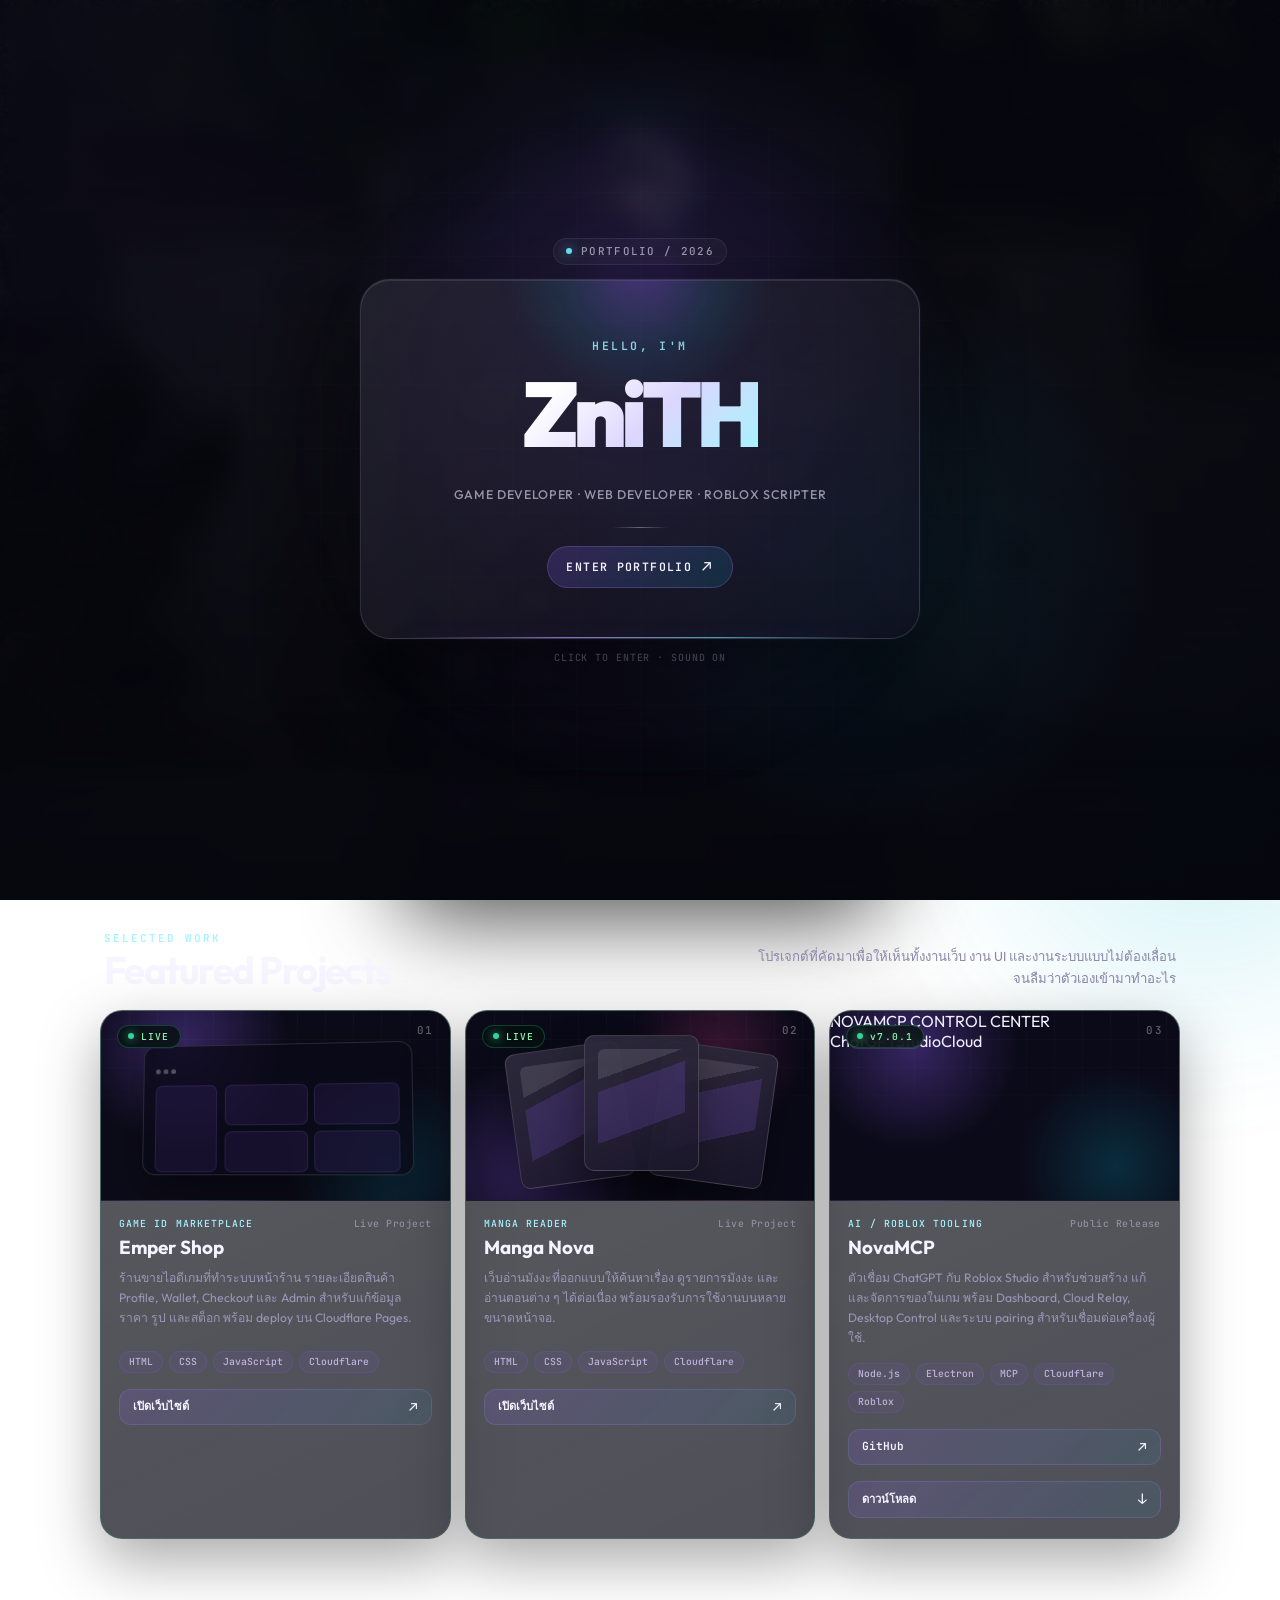
==== index.html @ 6a047485 "Update portfolio: NovaMCP" ====
<!DOCTYPE html>
<html lang="th">
<head>
  <meta charset="UTF-8">
  <meta name="viewport" content="width=device-width, initial-scale=1.0">
  <title>Znith — Profile</title>
  <meta name="description" content="โปรไฟล์ของ Znith — นักพัฒนาสายคอม ที่ทำได้ทุกอย่างที่ AI ทำได้">

  <!-- Favicon -->
  <link rel="icon" href="data:image/svg+xml,%3Csvg xmlns='http://www.w3.org/2000/svg' viewBox='0 0 100 100'%3E%3Ctext y='.9em' font-size='90'%3E%F0%9F%91%BE%3C/text%3E%3C/svg%3E">

  <!-- Open Graph / Twitter -->
  <meta property="og:type" content="website">
  <meta property="og:title" content="Znith — Profile">
  <meta property="og:description" content="นักพัฒนาสายคอม ที่ทำได้ทุกอย่างที่ AI ทำได้">
  <meta property="og:image" content="pourya-gohari-Y6qw1cZL4so-unsplash.jpg">
  <meta name="twitter:card" content="summary">
  <meta name="twitter:title" content="Znith — Profile">
  <meta name="twitter:description" content="นักพัฒนาสายคอม ที่ทำได้ทุกอย่างที่ AI ทำได้">
  <meta name="twitter:image" content="pourya-gohari-Y6qw1cZL4so-unsplash.jpg">

  <link rel="preconnect" href="https://fonts.googleapis.com">
  <link rel="preconnect" href="https://fonts.gstatic.com" crossorigin>
  <link href="https://fonts.googleapis.com/css2?family=Outfit:wght@300;400;500;600;700;900&family=JetBrains+Mono:wght@400;500&display=swap" rel="stylesheet">
  <link rel="stylesheet" href="style.css">
</head>
<body>
  <!-- Background image -->
  <img class="bg-image" id="bg-image" src="pourya-gohari-Y6qw1cZL4so-unsplash.jpg" alt="" aria-hidden="true" fetchpriority="high" decoding="async">
  <div class="bg-video-overlay"></div>

  <canvas id="particles" aria-hidden="true"></canvas>

  <!-- Ambient blobs -->
  <div class="blob blob-1"></div>
  <div class="blob blob-2"></div>
  <div class="blob blob-3"></div>

  <!-- Grid overlay -->
  <div class="grid-overlay"></div>

  <div class="card-tilt" id="card-tilt">
  <main class="profile" id="profile-card">

    <!-- Status badge -->
    <div class="status-badge">
      <span class="status-dot"></span>
      Online now
    </div>

    <!-- Avatar -->
    <div class="avatar-wrap">
      <div class="avatar-ring"></div>
      <img
        class="avatar"
        src="ea5cd0023874321878b7c3d2b66163dc.webp"
        alt="รูปโปรไฟล์ Znith"
        width="140" height="140"
        decoding="async"
      >
      <div class="avatar-glow"></div>
    </div>

    <!-- Name + typing -->
    <h1 class="name">Znith</h1>
    <p class="tagline">
      <span class="typing" id="typing-text">Game Developer & Web Developer</span><span class="cursor">|</span>
    </p>

    <!-- Live clock -->
    <div class="clock" id="clock">--:--:--</div>

    <!-- Stats row -->
    <div class="stats-row">
      <div class="stat">
        <span class="stat-num">1+</span>
        <span class="stat-label">ปีประสบการณ์</span>
      </div>
      <div class="stat-divider"></div>
      <div class="stat">
        <span class="stat-num">6</span>
        <span class="stat-label">โปรเจกต์</span>
      </div>
      <div class="stat-divider"></div>
      <div class="stat">
        <span class="stat-num">∞</span>
        <span class="stat-label">ความอยากรู้</span>
      </div>
    </div>

    <!-- Bio -->
    <div class="bio-card">
      <div class="bio-icon">👾</div>
      <p class="bio-text">
        Curious about how things work. Building web experiences, developer tools, and AI-powered software.
      </p>
    </div>

    <!-- Skills chips -->
    <div class="skills">
      <span class="chip" style="--i:0">Lua</span>
      <span class="chip" style="--i:1">HTML</span>
      <span class="chip" style="--i:2">CSS</span>
      <span class="chip" style="--i:3">JavaScript</span>
      <span class="chip" style="--i:4">Node.js</span>
    </div>

    <!-- Links -->
    <div class="links">
      <a href="mailto:emperhub@gmail.com" class="link-card" id="link-email"
         data-copy="emperhub@gmail.com" aria-label="อีเมล emperhub@gmail.com — คลิกเพื่อคัดลอก">
        <span class="link-icon-wrap email-ic">
          <svg width="20" height="20" viewBox="0 0 24 24" fill="none" stroke="currentColor" stroke-width="2" stroke-linecap="round" stroke-linejoin="round">
            <path d="M4 4h16c1.1 0 2 .9 2 2v12c0 1.1-.9 2-2 2H4c-1.1 0-2-.9-2-2V6c0-1.1.9-2 2-2z"></path>
            <polyline points="22,6 12,13 2,6"></polyline>
          </svg>
        </span>
        <span class="link-label">อีเมล</span>
        <span class="link-meta">emperhub@gmail.com</span>
        <span class="link-arrow">→</span>
      </a>
      <a href="https://github.com/Emper23" class="link-card" id="link-github" target="_blank" rel="noopener"
         aria-label="GitHub ของ Emper23 (เปิดแท็บใหม่)">
        <span class="link-icon-wrap github-ic">
          <svg width="20" height="20" viewBox="0 0 24 24" fill="currentColor">
            <path d="M12 0c-6.626 0-12 5.373-12 12 0 5.302 3.438 9.8 8.207 11.387.599.111.793-.261.793-.577v-2.234c-3.338.726-4.033-1.416-4.033-1.416-.546-1.387-1.333-1.756-1.333-1.756-1.089-.745.083-.729.083-.729 1.205.084 1.839 1.237 1.839 1.237 1.07 1.834 2.807 1.304 3.492.997.107-.775.418-1.305.762-1.604-2.665-.305-5.467-1.334-5.467-5.931 0-1.311.469-2.381 1.236-3.221-.124-.303-.535-1.524.117-3.176 0 0 1.008-.322 3.301 1.23.957-.266 1.983-.399 3.003-.404 1.02.005 2.047.138 3.006.404 2.291-1.552 3.297-1.23 3.297-1.23.653 1.653.242 2.874.118 3.176.77.84 1.235 1.911 1.235 3.221 0 4.609-2.807 5.624-5.479 5.921.43.372.823 1.102.823 2.222v3.293c0 .319.192.694.801.576 4.765-1.589 8.199-6.086 8.199-11.386 0-6.627-5.373-12-12-12z"/>
          </svg>
        </span>
        <span class="link-label">GitHub</span>
        <span class="link-meta">Emper23</span>
        <span class="link-arrow">→</span>
      </a>
      <a href="https://x.com/Sosad547" class="link-card" id="link-twitter" target="_blank" rel="noopener"
         aria-label="Twitter / X ของ @Sosad547 (เปิดแท็บใหม่)">
        <span class="link-icon-wrap twitter-ic">
          <svg width="20" height="20" viewBox="0 0 24 24" fill="currentColor">
            <path d="M18.244 2.25h3.308l-7.227 8.26 8.502 11.24H16.17l-5.214-6.817L4.99 21.75H1.68l7.73-8.835L1.254 2.25H8.08l4.713 6.231zm-1.161 17.52h1.833L7.084 4.126H5.117z"/>
          </svg>
        </span>
        <span class="link-label">Twitter / X</span>
        <span class="link-meta">@Sosad547</span>
        <span class="link-arrow">→</span>
      </a>

      <a href="https://discord.gg/CN9Cyv5EVF" class="link-card" id="link-discord" target="_blank" rel="noopener"
         aria-label="Discord เซิร์ฟเวอร์ Emper Hub (เปิดแท็บใหม่)">
        <span class="link-icon-wrap discord-ic">
          <svg width="20" height="20" viewBox="0 0 24 24" fill="currentColor">
            <path d="M20.317 4.3698a19.7913 19.7913 0 00-4.8851-1.5152.0741.0741 0 00-.0785.0371c-.211.3753-.4447.8648-.6083 1.2495-1.8447-.2762-3.68-.2762-5.4868 0-.1636-.3933-.4058-.8742-.6177-1.2495a.077.077 0 00-.0785-.037 19.7363 19.7363 0 00-4.8852 1.515.0699.0699 0 00-.0321.0277C.5334 9.0458-.319 13.5799.0992 18.0578a.0824.0824 0 00.0312.0561c2.0528 1.5076 4.0413 2.4228 5.9929 3.0294a.0777.0777 0 00.0842-.0276c.4616-.6304.8731-1.2952 1.226-1.9942a.076.076 0 00-.0416-.1057c-.6528-.2476-1.2743-.5495-1.8722-.8923a.077.077 0 01-.0076-.1277c.1258-.0943.2517-.1923.3718-.2914a.0743.0743 0 01.0776-.0105c3.9278 1.7933 8.18 1.7933 12.0614 0a.0739.0739 0 01.0785.0095c.1202.099.246.1981.3728.2924a.077.077 0 01-.0066.1276 12.2986 12.2986 0 01-1.873.8914.0766.0766 0 00-.0407.1067c.3604.698.7719 1.3628 1.225 1.9932a.076.076 0 00.0842.0286c1.961-.6067 3.9495-1.5219 6.0023-3.0294a.077.077 0 00.0313-.0552c.5004-5.177-.8382-9.6739-3.5485-13.6604a.061.061 0 00-.0312-.0286zM8.02 15.3312c-1.1825 0-2.1569-1.0857-2.1569-2.419 0-1.3332.9555-2.4189 2.157-2.4189 1.2108 0 2.1757 1.0952 2.1568 2.419 0 1.3332-.9555 2.4189-2.1569 2.4189zm7.9748 0c-1.1825 0-2.1569-1.0857-2.1569-2.419 0-1.3332.9554-2.4189 2.1569-2.4189 1.2108 0 2.1757 1.0952 2.1568 2.419 0 1.3332-.946 2.4189-2.1568 2.4189Z"/>
          </svg>
        </span>
        <span class="link-label">Discord</span>
        <span class="link-meta">Emper Hub</span>
        <span class="link-arrow">→</span>
      </a>
    </div>

    <!-- Background music (no UI) -->
    <audio id="music-audio" src="xujinhuan.mp3" preload="none" loop></audio>

    <footer>© <span id="year">2026</span> Znith · Built with <span class="heart">❤️</span></footer>
  </main>
  </div>


  <!-- Featured projects -->
  <section class="projects-section" id="projects" aria-labelledby="projects-title">
    <div class="projects-heading">
      <div>
        <span class="section-kicker">SELECTED WORK</span>
        <h2 id="projects-title">Featured Projects</h2>
      </div>
      <p>โปรเจกต์ที่คัดมาเพื่อให้เห็นทั้งงานเว็บ งาน UI และงานระบบแบบไม่ต้องเลื่อนจนลืมว่าตัวเองเข้ามาทำอะไร</p>
    </div>

    <div class="projects-grid">
      <article class="project-card project-game project-live">
        <div class="project-visual" aria-hidden="true">
          <div class="project-window">
            <span></span><span></span><span></span>
            <div class="project-window-content">
              <div class="mini-sidebar"></div>
              <div class="mini-grid"><i></i><i></i><i></i><i></i></div>
            </div>
          </div>
          <span class="project-number">01</span>
          <span class="project-live-badge"><i></i> LIVE</span>
        </div>
        <div class="project-body">
          <div class="project-topline"><span>GAME ID MARKETPLACE</span><span>Live Project</span></div>
          <h3>Emper Shop</h3>
          <p>ร้านขายไอดีเกมที่ทำระบบหน้าร้าน รายละเอียดสินค้า Profile, Wallet, Checkout และ Admin สำหรับแก้ข้อมูล ราคา รูป และสต็อก พร้อม deploy บน Cloudflare Pages.</p>
          <div class="project-stack"><span>HTML</span><span>CSS</span><span>JavaScript</span><span>Cloudflare</span></div>
          <a class="project-open" href="https://emper-shop-eor.pages.dev/" target="_blank" rel="noopener" aria-label="เปิดเว็บไซต์ Emper Shop">เปิดเว็บไซต์ <span>↗</span></a>
        </div>
      </article>

      <article class="project-card project-manga project-live">
        <div class="project-visual" aria-hidden="true">
          <div class="manga-sheet manga-sheet-one"></div>
          <div class="manga-sheet manga-sheet-two"></div>
          <div class="manga-sheet manga-sheet-three"></div>
          <span class="project-number">02</span>
          <span class="project-live-badge"><i></i> LIVE</span>
        </div>
        <div class="project-body">
          <div class="project-topline"><span>MANGA READER</span><span>Live Project</span></div>
          <h3>Manga Nova</h3>
          <p>เว็บอ่านมังงะที่ออกแบบให้ค้นหาเรื่อง ดูรายการมังงะ และอ่านตอนต่าง ๆ ได้ต่อเนื่อง พร้อมรองรับการใช้งานบนหลายขนาดหน้าจอ.</p>
          <div class="project-stack"><span>HTML</span><span>CSS</span><span>JavaScript</span><span>Cloudflare</span></div>
          <a class="project-open" href="https://d133eaf4.manga-nova-6l2.pages.dev/" target="_blank" rel="noopener" aria-label="เปิดเว็บไซต์ Manga Nova">เปิดเว็บไซต์ <span>↗</span></a>
        </div>
      </article>

      <article class="project-card project-mcp project-live">
        <div class="project-visual" aria-hidden="true">
          <div class="mcp-glow"></div>
          <div class="mcp-window">
            <div class="mcp-titlebar"><i></i><i></i><i></i><span>NOVAMCP CONTROL CENTER</span></div>
            <div class="mcp-status-row"><b></b><span>ChatGPT</span><b></b><span>Studio</span><b></b><span>Cloud</span></div>
            <div class="mcp-panels"><i></i><i></i><i></i></div>
          </div>
          <span class="project-number">03</span>
          <span class="project-live-badge"><i></i> v7.0.1</span>
        </div>
        <div class="project-body">
          <div class="project-topline"><span>AI / ROBLOX TOOLING</span><span>Public Release</span></div>
          <h3>NovaMCP</h3>
          <p>ตัวเชื่อม ChatGPT กับ Roblox Studio สำหรับช่วยสร้าง แก้ และจัดการของในเกม พร้อม Dashboard, Cloud Relay, Desktop Control และระบบ pairing สำหรับเชื่อมต่อเครื่องผู้ใช้.</p>
          <div class="project-stack"><span>Node.js</span><span>Electron</span><span>MCP</span><span>Cloudflare</span><span>Roblox</span></div>
          <div class="project-actions">
            <a class="project-open" href="https://github.com/Emper23/NovaMCP" target="_blank" rel="noopener" aria-label="เปิด GitHub NovaMCP">GitHub <span>↗</span></a>
            <a class="project-open project-download" href="https://github.com/Emper23/NovaMCP/releases/tag/v7.0.1" target="_blank" rel="noopener" aria-label="ดาวน์โหลด NovaMCP">ดาวน์โหลด <span>↓</span></a>
          </div>
        </div>
      </article>
    </div>
  </section>


  <!-- Copy toast -->
  <div class="copy-toast" id="copy-toast" role="status" aria-live="polite">คัดลอกอีเมลแล้ว ✓</div>

  <!-- Click-to-enter overlay -->
  <div class="enter-overlay" id="enter-overlay">
    <div class="enter-shell">
      <div class="enter-eyebrow"><span class="eyebrow-dot"></span>PORTFOLIO / 2026</div>
      <button class="enter-btn" id="enter-btn" aria-label="เข้าสู่โปรไฟล์ Znith และเปิดเสียงพื้นหลัง">
        <span class="enter-kicker">HELLO, I'M</span>
        <span class="enter-text">ZniTH</span>
        <span class="enter-sub">GAME DEVELOPER · WEB DEVELOPER · ROBLOX SCRIPTER</span>
        <span class="enter-divider"></span>
        <span class="enter-sub2">ENTER PORTFOLIO <span class="enter-arrow">↗</span></span>
      </button>
      <div class="enter-hint">CLICK TO ENTER · SOUND ON</div>
    </div>
  </div>
  <script>
    /* ── Reduced-motion flag ── */
    const REDUCED = window.matchMedia('(prefers-reduced-motion: reduce)').matches;
    const IS_MOBILE = window.matchMedia('(max-width: 768px)').matches;
    const HOVER_CAPABLE = window.matchMedia('(hover: hover)').matches;

    /* ── Auto year ── */
    document.getElementById('year').textContent = new Date().getFullYear();

    /* ── Typing animation ── */
    const phrases = [
      'Game Developer & Web Developer',
      'Junior Developer · Roblox Scripter',
    ];
    let pi = 0, ci = 0, deleting = false;
    const el = document.getElementById('typing-text');
    
    if (el && !REDUCED) {
      el.textContent = '';
      
      function typeLoop() {
        const word = phrases[pi];
        if (!deleting) {
          el.textContent = word.slice(0, ++ci);
          if (ci === word.length) { deleting = true; setTimeout(typeLoop, 2200); return; }
        } else {
          el.textContent = word.slice(0, --ci);
          if (ci === 0) { deleting = false; pi = (pi + 1) % phrases.length; }
        }
        setTimeout(typeLoop, deleting ? 70 : 110);
      }
      
      setTimeout(typeLoop, 500);
    }

    /* ── Live clock (Bangkok timezone) ── */
    function tick() {
      const now = new Date();
      document.getElementById('clock').textContent =
        now.toLocaleTimeString('th-TH', { hour12: false, timeZone: 'Asia/Bangkok' });
    }
    tick(); setInterval(tick, 1000);

    /* ── Particle canvas ── */
    const canvas = document.getElementById('particles');
    const ctx = canvas.getContext('2d');
    canvas.setAttribute('aria-hidden', 'true');
    let W, H, dots = [];
    function resize() { W = canvas.width = window.innerWidth; H = canvas.height = window.innerHeight; }
    resize(); window.addEventListener('resize', resize);
    function randRange(a, b) { return a + Math.random() * (b - a); }
    const DOT_COUNT = REDUCED ? 0 : (IS_MOBILE ? 28 : 70);
    for (let i = 0; i < DOT_COUNT; i++) {
      dots.push({
        x: Math.random() * window.innerWidth, y: Math.random() * window.innerHeight,
        r: randRange(0.4, 1.8),
        vx: randRange(-0.18, 0.18), vy: randRange(-0.18, 0.18),
        a: randRange(0.15, 0.6),
        hue: Math.random() > 0.5 ? '139,92,246' : '6,182,212'
      });
    }
    function draw() {
      ctx.clearRect(0, 0, W, H);
      dots.forEach(d => {
        d.x = (d.x + d.vx + W) % W;
        d.y = (d.y + d.vy + H) % H;
        ctx.beginPath();
        ctx.arc(d.x, d.y, d.r, 0, Math.PI * 2);
        ctx.fillStyle = `rgba(${d.hue},${d.a})`;
        ctx.fill();
      });
      requestAnimationFrame(draw);
    }
    if (!REDUCED) {
      draw();
    } else {
      ctx.clearRect(0, 0, W, H);
      dots.forEach(d => {
        const x = Math.random() * W, y = Math.random() * H;
        ctx.beginPath();
        ctx.arc(x, y, d.r, 0, Math.PI * 2);
        ctx.fillStyle = `rgba(${d.hue},${d.a})`;
        ctx.fill();
      });
    }

    /* ── Card entrance ── */
    const card = document.getElementById('profile-card');
    if (!REDUCED) {
      card.style.opacity = '0';
      card.style.transform = 'translateY(40px) scale(0.97)';
      setTimeout(() => {
        card.style.transition = 'opacity 0.9s cubic-bezier(.22,1,.36,1), transform 0.9s cubic-bezier(.22,1,.36,1)';
        card.style.opacity = '1';
        card.style.transform = 'translateY(0) scale(1)';
      }, 120);

      /* ── Chip stagger ── */
      document.querySelectorAll('.chip').forEach((c, i) => {
        c.style.opacity = '0';
        c.style.transform = 'translateY(10px)';
        setTimeout(() => {
          c.style.transition = 'opacity 0.4s ease, transform 0.4s ease';
          c.style.opacity = '1';
          c.style.transform = 'translateY(0)';
        }, 600 + i * 80);
      });
    }

    /* ── Background music (started from "click here" overlay) ── */
    (function () {
      const audio    = document.getElementById('music-audio');
      const overlay  = document.getElementById('enter-overlay');
      const enterBtn = document.getElementById('enter-btn');
      if (!audio || !enterBtn) return;

      audio.volume = 0;
      const enter = () => {
        const p = audio.play();
        const fadeIn = () => {
          let v = 0;
          const step = () => {
            v = Math.min(v + 0.025, 0.25);
            audio.volume = v;
            if (v < 0.25) setTimeout(step, 80);
          };
          step();
        };
        if (p && typeof p.then === 'function') {
          p.then(fadeIn).catch(() => {});
        } else {
          fadeIn();
        }
        if (overlay) overlay.classList.add('hide');
      };
      enterBtn.addEventListener('click', enter, { once: true });
    })();

    /* ── Copy email on click ── */
    (function () {
      const emailLink = document.getElementById('link-email');
      const toast = document.getElementById('copy-toast');
      if (!emailLink || !toast) return;
      let toastTimer;
      emailLink.addEventListener('click', (e) => {
        const value = emailLink.getAttribute('data-copy');
        if (!navigator.clipboard || !value) return; // fall back to mailto
        e.preventDefault();
        navigator.clipboard.writeText(value).then(() => {
          toast.classList.add('show');
          clearTimeout(toastTimer);
          toastTimer = setTimeout(() => toast.classList.remove('show'), 1800);
        }).catch(() => {
          window.location.href = 'mailto:' + value;
        });
      });
    })();

    /* ── Mouse parallax tilt (desktop, non-reduced-motion) ── */
    if (!REDUCED && HOVER_CAPABLE) {
      const tilt = document.getElementById('card-tilt');
      document.addEventListener('mousemove', e => {
        const cx = window.innerWidth / 2;
        const cy = window.innerHeight / 2;
        const dx = (e.clientX - cx) / cx;
        const dy = (e.clientY - cy) / cy;
        tilt.style.transform = `perspective(900px) rotateY(${dx * 4}deg) rotateX(${-dy * 4}deg)`;
      });
      document.addEventListener('mouseleave', () => {
        tilt.style.transform = 'perspective(900px) rotateY(0) rotateX(0)';
      });
    }
  </script>
</body>
</html>
---- style.css ----
/* ═══════════════════════════════════════
   Znith Profile — Premium Dark Design v2
   ═══════════════════════════════════════ */

*, *::before, *::after {
  margin: 0;
  padding: 0;
  box-sizing: border-box;
}

:root {
  --bg:       #07070f;
  --surface:  rgba(255,255,255,0.04);
  --border:   rgba(255,255,255,0.08);
  --text:     #f0eeff;
  --muted:    #8b85a8;
  --accent1:  #8b5cf6;
  --accent2:  #06b6d4;
  --accent3:  #ec4899;
  --glow:     rgba(139,92,246,0.35);
}

/* ── Base ── */
html { scroll-behavior: smooth; }

body {
  font-family: 'Outfit', sans-serif;
  background: transparent;
  color: var(--text);
  min-height: 100vh;
  width: 100%;
  display: flex;
  flex-direction: column;
  align-items: center;
  justify-content: flex-start;
  padding: 64px 24px 24px;
  overflow-x: hidden;
  overflow-y: auto;
}

/* ── Grid overlay ── */
.grid-overlay {
  position: fixed;
  inset: 0;
  z-index: 0;
  pointer-events: none;
  background-image:
    linear-gradient(rgba(139,92,246,0.04) 1px, transparent 1px),
    linear-gradient(90deg, rgba(139,92,246,0.04) 1px, transparent 1px);
  background-size: 48px 48px;
  mask-image: radial-gradient(ellipse 80% 80% at 50% 50%, black 40%, transparent 100%);
}

/* ── Particle canvas ── */
#particles {
  position: fixed;
  inset: 0;
  z-index: 0;
  pointer-events: none;
}

/* ── Ambient blobs ── */
.blob {
  position: fixed;
  border-radius: 50%;
  filter: blur(90px);
  opacity: 0.15;
  pointer-events: none;
  z-index: 0;
  animation: floatBlob 14s ease-in-out infinite alternate;
}
.blob-1 { width:480px; height:480px; background:var(--accent1); top:-130px; left:-140px; animation-duration:14s; }
.blob-2 { width:380px; height:380px; background:var(--accent2); bottom:-90px; right:-110px; animation-duration:11s; animation-delay:-4s; }
.blob-3 { width:260px; height:260px; background:var(--accent3); top:55%; left:62%; animation-duration:17s; animation-delay:-8s; }

@keyframes floatBlob {
  from { transform: translate(0,0) scale(1); }
  to   { transform: translate(45px,45px) scale(1.14); }
}

/* ── Profile card ── */
.profile {
  position: relative;
  z-index: 1;
  width: clamp(300px, 60vw, 480px);
  margin: 0 auto;
  text-align: center;
  background:
    linear-gradient(180deg, rgba(10,10,22,0.6), rgba(7,7,15,0.7)),
    var(--surface);
  border: 1px solid var(--border);
  border-radius: 32px;
  padding: 32px 30px 24px;
  backdrop-filter: blur(28px) saturate(140%);
  -webkit-backdrop-filter: blur(28px) saturate(140%);
  box-shadow:
    0 0 0 1px rgba(139,92,246,0.12),
    0 32px 80px rgba(0,0,0,0.65),
    inset 0 1px 0 rgba(255,255,255,0.07),
    inset 0 -1px 0 rgba(0,0,0,0.2);
  will-change: transform;
}

/* corner accents */
.profile::before, .profile::after {
  content: '';
  position: absolute;
  width: 60px; height: 60px;
  border-radius: 2px;
  pointer-events: none;
}
.profile::before {
  top: -1px; left: -1px;
  border-top: 2px solid var(--accent1);
  border-left: 2px solid var(--accent1);
  border-radius: 32px 0 0 0;
}
.profile::after {
  bottom: -1px; right: -1px;
  border-bottom: 2px solid var(--accent2);
  border-right: 2px solid var(--accent2);
  border-radius: 0 0 32px 0;
}

/* ── Status badge ── */
.status-badge {
  display: flex;
  width: fit-content;
  align-items: center;
  gap: 6px;
  background: rgba(16,185,129,0.1);
  border: 1px solid rgba(16,185,129,0.22);
  color: #34d399;
  font-size: 0.7rem;
  font-weight: 600;
  letter-spacing: 0.08em;
  text-transform: uppercase;
  padding: 4px 13px;
  border-radius: 100px;
  margin: 0 auto 16px;
}
.status-dot {
  width: 7px; height: 7px;
  background: #34d399;
  border-radius: 50%;
  box-shadow: 0 0 8px #34d399;
  animation: pulse 2.2s ease-in-out infinite;
}
@keyframes pulse {
  0%,100% { opacity:1; transform:scale(1); }
  50%      { opacity:0.45; transform:scale(0.7); }
}

/* ── Avatar ── */
.avatar-wrap {
  position: relative;
  display: inline-block;
  margin: 0 auto 16px;
}
.avatar-ring {
  position: absolute;
  inset: -6px;
  border-radius: 50%;
  background: conic-gradient(
    var(--accent1) 0deg,
    var(--accent2) 120deg,
    var(--accent3) 240deg,
    var(--accent1) 360deg
  );
  animation: spinRing 5s linear infinite;
  z-index: 0;
}
.avatar-ring::after {
  content: '';
  position: absolute;
  inset: 3px;
  border-radius: 50%;
  background: var(--bg);
}
@keyframes spinRing { to { transform: rotate(360deg); } }

.avatar {
  position: relative;
  z-index: 1;
  width: 96px; height: 96px;
  border-radius: 50%;
  object-fit: cover;
  display: block;
  box-shadow: 0 0 36px var(--glow);
}
.avatar-glow {
  position: absolute;
  inset: -20px;
  border-radius: 50%;
  background: radial-gradient(circle, rgba(139,92,246,0.25) 0%, transparent 70%);
  z-index: 0;
  pointer-events: none;
}

/* ── Name ── */
.name {
  font-size: 2.2rem;
  font-weight: 800;
  letter-spacing: -0.04em;
  background: linear-gradient(135deg, #fff 20%, var(--accent1) 60%, var(--accent2));
  -webkit-background-clip: text;
  -webkit-text-fill-color: transparent;
  background-clip: text;
  margin-bottom: 6px;
  line-height: 1.1;
}

/* ── Tagline / typing ── */
.tagline {
  color: var(--muted);
  font-size: 0.82rem;
  font-weight: 400;
  letter-spacing: 0.03em;
  margin-bottom: 6px;
  min-height: 1.4em;
  display: flex;
  align-items: center;
  justify-content: center;
}
.typing { 
  color: #c4b5fd; 
  font-weight: 500; 
  min-width: 1px;
  display: inline-block;
}
.cursor {
  color: var(--accent1);
  animation: blink 1s step-end infinite;
  font-weight: 300;
  margin-left: 2px;
}
@keyframes blink { 0%,100%{opacity:1} 50%{opacity:0} }

/* ── Clock ── */
.clock {
  font-family: 'JetBrains Mono', monospace;
  font-size: 0.75rem;
  font-weight: 500;
  color: var(--accent1);
  letter-spacing: 0.12em;
  margin-bottom: 16px;
  opacity: 0.75;
  background: rgba(139,92,246,0.08);
  border: 1px solid rgba(139,92,246,0.15);
  padding: 3px 12px;
  border-radius: 100px;
  display: inline-block;
}

/* ── Stats row ── */
.stats-row {
  display: flex;
  align-items: center;
  justify-content: center;
  gap: 0;
  margin-bottom: 16px;
  background: rgba(255,255,255,0.03);
  border: 1px solid var(--border);
  border-radius: 14px;
  padding: 12px 0;
  overflow: hidden;
}
.stat {
  flex: 1;
  display: flex;
  flex-direction: column;
  align-items: center;
  gap: 2px;
}
.stat-num {
  font-size: 1.3rem;
  font-weight: 700;
  background: linear-gradient(135deg, var(--accent1), var(--accent2));
  -webkit-background-clip: text;
  -webkit-text-fill-color: transparent;
  background-clip: text;
  line-height: 1;
}
.stat-label {
  font-size: 0.65rem;
  color: var(--muted);
  font-weight: 500;
  letter-spacing: 0.04em;
}
.stat-divider {
  width: 1px;
  height: 32px;
  background: var(--border);
}

/* ── Bio card ── */
.bio-card {
  display: flex;
  gap: 10px;
  align-items: flex-start;
  background: rgba(255,255,255,0.03);
  border: 1px solid var(--border);
  border-radius: 14px;
  padding: 13px 16px;
  text-align: left;
  margin-bottom: 14px;
  transition: border-color 0.2s ease;
}
.bio-card:hover { border-color: rgba(139,92,246,0.25); }
.bio-icon { font-size: 1.25rem; flex-shrink: 0; margin-top: 1px; }
.bio-text {
  color: #c4bede;
  font-size: 0.8rem;
  line-height: 1.65;
}
.bio-text strong { color: #fff; }
.tag {
  display: inline-block;
  background: rgba(139,92,246,0.18);
  border: 1px solid rgba(139,92,246,0.3);
  color: #c4b5fd;
  font-size: 0.72rem;
  padding: 1px 8px;
  border-radius: 6px;
  font-weight: 600;
}

/* ── Skills chips ── */
.skills {
  display: flex;
  flex-wrap: wrap;
  gap: 7px;
  justify-content: center;
  margin-bottom: 16px;
}
.chip {
  background: rgba(139,92,246,0.09);
  border: 1px solid rgba(139,92,246,0.18);
  color: #c4b5fd;
  font-size: 0.7rem;
  font-weight: 600;
  padding: 4px 12px;
  border-radius: 100px;
  transition: all 0.22s ease;
  cursor: default;
  letter-spacing: 0.02em;
}
.chip:hover {
  background: rgba(139,92,246,0.22);
  border-color: rgba(139,92,246,0.5);
  color: #ede9fe;
  transform: translateY(-3px);
  box-shadow: 0 6px 16px rgba(139,92,246,0.28);
}

/* ── Links ── */
.links {
  display: flex;
  flex-direction: column;
  gap: 8px;
  margin-bottom: 18px;
}
.link-card {
  display: grid;
  grid-template-columns: 34px 88px 1fr auto;
  align-items: center;
  gap: 13px;
  padding: 11px 16px;
  border-radius: 13px;
  text-decoration: none;
  color: var(--text);
  background: rgba(255,255,255,0.03);
  border: 1px solid var(--border);
  font-weight: 500;
  font-size: 0.85rem;
  transition: all 0.24s cubic-bezier(.22,1,.36,1);
  position: relative;
  overflow: hidden;
}
.link-card::before {
  content: '';
  position: absolute;
  inset: 0;
  background: linear-gradient(90deg, var(--accent1), var(--accent2));
  opacity: 0;
  transition: opacity 0.24s ease;
}
.link-card:hover::before { opacity: 0.07; }
.link-card:hover {
  border-color: rgba(139,92,246,0.38);
  transform: translateY(-3px) scale(1.015);
  box-shadow: 0 14px 36px rgba(0,0,0,0.32), 0 0 0 1px rgba(139,92,246,0.22);
}

.link-icon-wrap {
  width: 34px; height: 34px;
  border-radius: 9px;
  display: flex;
  align-items: center;
  justify-content: center;
  font-size: 1rem;
  position: relative;
  z-index: 1;
  font-family: 'Outfit', sans-serif;
  font-weight: 700;
}
.email-ic    { background: rgba(236,72,153,0.15); border:1px solid rgba(236,72,153,0.25); }
.email-ic svg { color: #ec4899; }
.github-ic   { background: rgba(255,255,255,0.07); border:1px solid rgba(255,255,255,0.12); }
.github-ic svg { color: #fff; }
.twitter-ic  { background: rgba(6,182,212,0.12);   border:1px solid rgba(6,182,212,0.22); }
.twitter-ic svg { color: #06b6d4; }
.discord-ic  { background: rgba(88,101,242,0.15);  border:1px solid rgba(88,101,242,0.3); }
.discord-ic svg { color: #8b5cf6; }

.link-card:hover .link-icon-wrap svg {
  color: #fff;
}

.link-label {
  position: relative;
  z-index: 1;
  font-weight: 600;
}
.link-meta {
  font-size: 0.72rem;
  color: var(--muted);
  position: relative;
  z-index: 1;
  font-family: 'JetBrains Mono', monospace;
  text-align: left;
  white-space: nowrap;
  overflow: hidden;
  text-overflow: ellipsis;
  max-width: 100%;
}
.link-arrow {
  color: var(--muted);
  font-size: 1rem;
  transition: transform 0.2s ease, color 0.2s ease;
  position: relative;
  z-index: 1;
}
.link-card:hover .link-arrow {
  transform: translateX(5px);
  color: var(--accent1);
}

/* ── Footer ── */
footer {
  color: var(--muted);
  font-size: 0.73rem;
  letter-spacing: 0.04em;
}
.heart {
  display: inline-block;
  animation: heartbeat 1.6s ease-in-out infinite;
}
@keyframes heartbeat {
  0%,100% { transform: scale(1); }
  14%      { transform: scale(1.25); }
  28%      { transform: scale(1); }
  42%      { transform: scale(1.18); }
  70%      { transform: scale(1); }
}

/* ── Intro / overlay / utility styles ── */
/* ── Background image ── */
.bg-image{
  position:fixed; inset:0; z-index:-2;
  width:100%; height:100%;
  object-fit:cover;
  pointer-events:none;
}
.bg-video-overlay{
  position:fixed; inset:0; z-index:-1;
  pointer-events:none;
  background:
    radial-gradient(circle at 50% 40%, rgba(7,7,15,.45), rgba(7,7,15,.78));
}
/* parallax wrapper — keeps card entrance transform separate */
.card-tilt{
  transition:transform .4s ease;
  will-change:transform;
}
.enter-overlay{
  position:fixed; inset:0; z-index:9999;
  display:flex; align-items:center; justify-content:center;
  padding:24px;
  background:
    radial-gradient(circle at 50% 35%, rgba(92,63,180,.18), transparent 34%),
    radial-gradient(circle at 68% 62%, rgba(6,182,212,.10), transparent 28%),
    linear-gradient(180deg, rgba(5,5,14,.82), rgba(5,5,12,.96));
  backdrop-filter:blur(14px) saturate(115%);
  -webkit-backdrop-filter:blur(14px) saturate(115%);
  transition:opacity .75s cubic-bezier(.22,1,.36,1), visibility .75s ease;
  isolation:isolate;
  pointer-events:auto;
  overflow:hidden;
}
.enter-overlay::before{
  content:"";
  position:absolute; inset:0;
  background-image:
    linear-gradient(rgba(255,255,255,.018) 1px, transparent 1px),
    linear-gradient(90deg, rgba(255,255,255,.018) 1px, transparent 1px);
  background-size:64px 64px;
  mask-image:radial-gradient(circle at 50% 50%, #000 15%, transparent 72%);
  -webkit-mask-image:radial-gradient(circle at 50% 50%, #000 15%, transparent 72%);
  pointer-events:none;
}
.enter-overlay::after{
  content:"";
  position:absolute;
  width:min(58vw,760px); aspect-ratio:1;
  border-radius:50%;
  background:radial-gradient(circle, rgba(139,92,246,.12), transparent 65%);
  filter:blur(20px);
  animation:introAura 8s ease-in-out infinite alternate;
  pointer-events:none;
}
.enter-overlay.hide{ opacity:0; visibility:hidden; pointer-events:none; }

.enter-shell{
  position:relative;
  z-index:2;
  width:min(100%,560px);
  display:flex;
  flex-direction:column;
  align-items:center;
  gap:14px;
  animation:introRise .9s cubic-bezier(.22,1,.36,1) both;
}
.enter-eyebrow{
  display:inline-flex;
  align-items:center;
  gap:9px;
  padding:7px 12px;
  border:1px solid rgba(255,255,255,.08);
  border-radius:999px;
  background:rgba(255,255,255,.035);
  color:rgba(235,232,255,.64);
  font:500 .68rem/1 'JetBrains Mono',monospace;
  letter-spacing:.12em;
  text-transform:uppercase;
}
.eyebrow-dot{
  width:6px; height:6px;
  border-radius:50%;
  background:#67e8f9;
  box-shadow:0 0 12px rgba(103,232,249,.75);
}
.enter-btn{
  position:relative;
  width:100%;
  min-height:360px;
  cursor:pointer;
  overflow:hidden;
  display:flex;
  flex-direction:column;
  align-items:center;
  justify-content:center;
  gap:12px;
  padding:48px 44px 38px;
  border-radius:30px;
  color:#fff;
  font-family:'Outfit',sans-serif;
  background:
    linear-gradient(145deg, rgba(255,255,255,.085), rgba(255,255,255,.018)),
    rgba(11,10,26,.56);
  border:1px solid rgba(255,255,255,.12);
  box-shadow:
    0 30px 90px rgba(0,0,0,.52),
    0 0 0 1px rgba(139,92,246,.06),
    inset 0 1px 0 rgba(255,255,255,.10);
  backdrop-filter:blur(28px) saturate(135%);
  -webkit-backdrop-filter:blur(28px) saturate(135%);
  transition:transform .35s cubic-bezier(.22,1,.36,1), border-color .35s ease, box-shadow .35s ease, background .35s ease;
}
.enter-btn::before{
  content:"";
  position:absolute;
  width:270px; height:270px;
  top:-145px; left:50%;
  transform:translateX(-50%);
  border-radius:50%;
  background:radial-gradient(circle, rgba(139,92,246,.32), rgba(6,182,212,.10) 42%, transparent 70%);
  filter:blur(8px);
  transition:transform .5s ease, opacity .5s ease;
  pointer-events:none;
}
.enter-btn::after{
  content:"";
  position:absolute;
  left:9%; right:9%; bottom:0;
  height:1px;
  background:linear-gradient(90deg, transparent, rgba(167,139,250,.75), rgba(103,232,249,.65), transparent);
  box-shadow:0 0 18px rgba(139,92,246,.35);
}
.enter-btn:hover{
  transform:translateY(-5px) scale(1.008);
  border-color:rgba(167,139,250,.30);
  background:
    linear-gradient(145deg, rgba(255,255,255,.105), rgba(255,255,255,.024)),
    rgba(11,10,26,.62);
  box-shadow:
    0 38px 110px rgba(0,0,0,.60),
    0 0 45px rgba(139,92,246,.12),
    inset 0 1px 0 rgba(255,255,255,.12);
}
.enter-btn:hover::before{ transform:translateX(-50%) scale(1.12); opacity:.95; }
.enter-btn:active{ transform:translateY(-1px) scale(.997); }
.enter-btn:focus-visible{
  outline:2px solid rgba(103,232,249,.9);
  outline-offset:6px;
}
.enter-kicker{
  position:relative; z-index:1;
  color:#a5f3fc;
  font:600 .72rem/1 'JetBrains Mono',monospace;
  letter-spacing:.22em;
  text-transform:uppercase;
  opacity:.84;
  margin-bottom:6px;
}
.enter-text{
  position:relative; z-index:1;
  font-size:clamp(3.3rem,10vw,5.7rem);
  line-height:.9;
  font-weight:900;
  letter-spacing:-.065em;
  background:linear-gradient(135deg,#fff 15%,#ddd6fe 55%,#a5f3fc 100%);
  -webkit-background-clip:text;
  -webkit-text-fill-color:transparent;
  background-clip:text;
  text-shadow:none;
  margin:4px 0 8px;
}
.enter-sub{
  position:relative; z-index:1;
  max-width:390px;
  margin-top:8px;
  color:rgba(228,224,247,.62);
  font-size:.78rem;
  font-weight:500;
  letter-spacing:.055em;
  line-height:1.7;
}
.enter-divider{
  position:relative; z-index:1;
  width:56px; height:1px;
  margin:10px 0 6px;
  background:linear-gradient(90deg,transparent,rgba(255,255,255,.34),transparent);
}
.enter-sub2{
  position:relative; z-index:1;
  display:inline-flex;
  align-items:center;
  gap:10px;
  padding:12px 18px;
  border-radius:999px;
  background:linear-gradient(135deg, rgba(139,92,246,.22), rgba(6,182,212,.14));
  border:1px solid rgba(167,139,250,.24);
  color:#f5f3ff;
  font:600 .72rem/1 'JetBrains Mono',monospace;
  letter-spacing:.12em;
  transition:gap .25s ease, background .25s ease, border-color .25s ease;
}
.enter-btn:hover .enter-sub2{
  gap:14px;
  background:linear-gradient(135deg, rgba(139,92,246,.30), rgba(6,182,212,.20));
  border-color:rgba(167,139,250,.40);
}
.enter-arrow{ font-size:1rem; line-height:1; }
.enter-hint{
  color:rgba(221,216,244,.38);
  font:500 .62rem/1 'JetBrains Mono',monospace;
  letter-spacing:.09em;
}
.enter-ring,.enter-ring-inner,.site-logo{ display:none; }

@keyframes introRise{
  from{ opacity:0; transform:translateY(22px) scale(.985); }
  to{ opacity:1; transform:translateY(0) scale(1); }
}
@keyframes introAura{
  from{ transform:translate3d(-5%,-2%,0) scale(.95); opacity:.55; }
  to{ transform:translate3d(6%,4%,0) scale(1.08); opacity:.9; }
}
@media (max-width:600px){
  .enter-overlay{ padding:18px; }
  .enter-shell{ gap:11px; }
  .enter-btn{ min-height:330px; padding:42px 22px 32px; border-radius:24px; }
  .enter-text{ font-size:clamp(3.1rem,18vw,4.8rem); }
  .enter-sub{ max-width:290px; font-size:.72rem; }
  .enter-eyebrow{ font-size:.61rem; }
}
/* copy-to-clipboard toast */
.copy-toast{
  position:fixed; left:50%; bottom:28px; transform:translateX(-50%) translateY(20px);
  z-index:10000; padding:.6rem 1.1rem; border-radius:999px;
  background:rgba(20,16,40,.92); color:#fff;
  font-family:'Outfit',sans-serif; font-size:.85rem;
  box-shadow:0 8px 30px rgba(139,92,246,.35);
  border:1px solid rgba(167,139,250,.4);
  opacity:0; pointer-events:none;
  transition:opacity .3s ease, transform .3s ease;
}
.copy-toast.show{ opacity:1; transform:translateX(-50%) translateY(0); }

/* ── Accessibility: respect reduced motion ── */
@media (prefers-reduced-motion: reduce){
  *,*::before,*::after{
    animation-duration:.001ms !important;
    animation-iteration-count:1 !important;
    transition-duration:.001ms !important;
    scroll-behavior:auto !important;
  }
  .card-tilt{ transform:none !important; }
}

/* ── Visual polish (kept before responsive rules so mobile can override safely) ── */
.profile{box-shadow:0 30px 90px rgba(0,0,0,.7),0 0 0 1px rgba(155,124,255,.12),inset 0 1px 0 rgba(255,255,255,.1);border-color:rgba(255,255,255,.12);background:linear-gradient(145deg,rgba(255,255,255,.07),rgba(255,255,255,.018)),rgba(10,10,22,.62)}
.name{font-size:2.5rem;text-shadow:0 8px 32px rgba(139,92,246,.18)}
.link-card{min-height:58px;border-radius:15px;background:rgba(255,255,255,.028);box-shadow:inset 0 1px 0 rgba(255,255,255,.03)}
.link-card:hover{transform:translateY(-2px) scale(1.008)}
.bio-card{background:linear-gradient(135deg,rgba(139,92,246,.08),rgba(6,182,212,.025))}
.avatar{box-shadow:0 0 42px rgba(139,92,246,.35),0 0 0 5px rgba(8,8,18,.65)}


/* ── Featured projects ── */
.projects-section{
  position:relative;
  z-index:1;
  width:min(1080px,calc(100% - 48px));
  margin:46px auto 64px;
}
.projects-heading{
  display:flex;
  align-items:flex-end;
  justify-content:space-between;
  gap:36px;
  margin-bottom:20px;
  padding:0 4px;
}
.section-kicker{
  display:block;
  margin-bottom:7px;
  color:#a5f3fc;
  font:600 .68rem/1 'JetBrains Mono',monospace;
  letter-spacing:.18em;
}
.projects-heading h2{
  margin:0;
  color:#f7f5ff;
  font-size:clamp(1.7rem,4vw,2.4rem);
  line-height:1;
  letter-spacing:-.04em;
}
.projects-heading p{
  width:min(430px,100%);
  margin:0;
  color:var(--muted);
  font-size:.82rem;
  line-height:1.7;
  text-align:right;
}
.projects-grid{
  display:grid;
  grid-template-columns:repeat(3,minmax(0,1fr));
  gap:14px;
}
.project-card{
  min-width:0;
  overflow:hidden;
  border:1px solid rgba(255,255,255,.09);
  border-radius:22px;
  background:linear-gradient(155deg,rgba(255,255,255,.065),rgba(255,255,255,.018)),rgba(8,8,18,.72);
  box-shadow:0 22px 60px rgba(0,0,0,.34),inset 0 1px 0 rgba(255,255,255,.05);
  backdrop-filter:blur(22px);
  -webkit-backdrop-filter:blur(22px);
  transition:transform .28s cubic-bezier(.22,1,.36,1),border-color .28s ease,box-shadow .28s ease;
}
.project-card:hover{
  transform:translateY(-6px);
  border-color:rgba(167,139,250,.28);
  box-shadow:0 30px 74px rgba(0,0,0,.46),0 0 0 1px rgba(139,92,246,.08),inset 0 1px 0 rgba(255,255,255,.08);
}
.project-visual{
  position:relative;
  height:190px;
  overflow:hidden;
  border-bottom:1px solid rgba(255,255,255,.07);
  background:radial-gradient(circle at 24% 18%,rgba(139,92,246,.34),transparent 34%),radial-gradient(circle at 82% 82%,rgba(6,182,212,.2),transparent 30%),#0b0a18;
}
.project-visual::after{
  content:"";
  position:absolute;
  inset:0;
  background-image:linear-gradient(rgba(255,255,255,.025) 1px,transparent 1px),linear-gradient(90deg,rgba(255,255,255,.025) 1px,transparent 1px);
  background-size:28px 28px;
  mask-image:linear-gradient(to bottom,#000,transparent 90%);
  pointer-events:none;
}
.project-number{
  position:absolute;
  z-index:4;
  right:16px;
  top:14px;
  color:rgba(255,255,255,.34);
  font:500 .68rem/1 'JetBrains Mono',monospace;
  letter-spacing:.12em;
}
.project-window{
  position:absolute;
  z-index:2;
  width:78%;
  height:70%;
  left:11%;
  top:17%;
  padding:12px;
  border:1px solid rgba(255,255,255,.13);
  border-radius:13px;
  background:rgba(9,8,23,.78);
  box-shadow:0 18px 48px rgba(0,0,0,.45);
  transform:perspective(700px) rotateX(5deg) rotateY(-7deg);
}
.project-window>span{
  display:inline-block;
  width:5px;
  height:5px;
  margin-right:3px;
  border-radius:50%;
  background:rgba(255,255,255,.28);
}
.project-window-content{
  display:grid;
  grid-template-columns:26% 1fr;
  gap:8px;
  height:calc(100% - 18px);
  margin-top:8px;
}
.mini-sidebar,.mini-grid i{
  border:1px solid rgba(167,139,250,.12);
  border-radius:7px;
  background:rgba(139,92,246,.10);
}
.mini-grid{
  display:grid;
  grid-template-columns:1fr 1fr;
  gap:6px;
}
.project-manga .project-visual{
  background:radial-gradient(circle at 72% 22%,rgba(236,72,153,.22),transparent 30%),radial-gradient(circle at 18% 86%,rgba(139,92,246,.28),transparent 34%),#0b0a18;
}
.manga-sheet{
  position:absolute;
  z-index:2;
  width:33%;
  height:72%;
  top:14%;
  border:1px solid rgba(255,255,255,.14);
  border-radius:10px;
  background:linear-gradient(155deg,rgba(255,255,255,.10),rgba(255,255,255,.02)),rgba(22,18,38,.92);
  box-shadow:0 16px 40px rgba(0,0,0,.4);
}
.manga-sheet::after{
  content:"";
  position:absolute;
  inset:13px;
  border-radius:6px;
  background:linear-gradient(160deg,rgba(255,255,255,.11) 0 22%,transparent 22% 31%,rgba(139,92,246,.18) 31% 68%,transparent 68%);
}
.manga-sheet-one{left:13%;transform:rotate(-8deg) translateY(10px)}
.manga-sheet-two{left:34%;z-index:3;transform:translateY(-2px)}
.manga-sheet-three{right:12%;transform:rotate(8deg) translateY(10px)}
.project-hotel .project-visual{
  background:radial-gradient(circle at 50% 52%,rgba(6,182,212,.23),transparent 36%),radial-gradient(circle at 10% 12%,rgba(139,92,246,.25),transparent 34%),#0b0a18;
}
.hotel-orb{
  position:absolute;
  z-index:1;
  width:120px;
  height:120px;
  left:calc(50% - 60px);
  top:30px;
  border-radius:50%;
  background:linear-gradient(135deg,rgba(139,92,246,.46),rgba(6,182,212,.32));
  box-shadow:0 0 60px rgba(6,182,212,.13);
}
.hotel-panel{
  position:absolute;
  z-index:3;
  display:flex;
  gap:7px;
  width:76%;
  left:12%;
  bottom:25px;
  padding:10px;
  border:1px solid rgba(255,255,255,.14);
  border-radius:12px;
  background:rgba(9,8,23,.78);
  box-shadow:0 14px 38px rgba(0,0,0,.42);
}
.hotel-panel i{
  display:block;
  flex:1;
  height:30px;
  border-radius:7px;
  background:rgba(255,255,255,.055);
  border:1px solid rgba(255,255,255,.06);
}
.project-body{padding:18px 18px 20px}
.project-topline{
  display:flex;
  align-items:center;
  justify-content:space-between;
  gap:10px;
  margin-bottom:8px;
  color:#a5f3fc;
  font:500 .61rem/1 'JetBrains Mono',monospace;
  letter-spacing:.11em;
}
.project-topline span:last-child{color:rgba(228,224,247,.42);letter-spacing:.05em}
.project-body h3{margin:0 0 9px;color:#f5f3ff;font-size:1.18rem;line-height:1.2}
.project-body p{min-height:68px;margin:0 0 15px;color:#9c96b7;font-size:.76rem;line-height:1.65}
.project-stack{display:flex;flex-wrap:wrap;gap:6px}
.project-stack span{
  padding:5px 9px;
  border:1px solid rgba(139,92,246,.17);
  border-radius:999px;
  background:rgba(139,92,246,.07);
  color:#bdb4de;
  font:500 .61rem/1 'JetBrains Mono',monospace;
}


/* ── Responsive ── */

/* --- Tablet / small desktop (≤640px) --- */
@media (max-width: 860px) {
  .projects-grid{ grid-template-columns:1fr 1fr; }
  .project-card:last-child{ grid-column:1 / -1; }
  .project-body p{ min-height:auto; }
}

@media (max-width: 640px) {
  .projects-section{ width:min(1080px,calc(100% - 32px)); margin:32px auto 48px; }
  .projects-heading{ display:block; margin-bottom:16px; }
  .projects-heading p{ width:100%; margin-top:10px; text-align:left; }
  .projects-grid{ grid-template-columns:1fr; }
  .project-card:last-child{ grid-column:auto; }
  .project-visual{ height:180px; }
  body {
    padding: 16px;
    padding-top: max(20px, env(safe-area-inset-top));
    padding-bottom: max(20px, env(safe-area-inset-bottom));
    justify-content: flex-start;
  }

  .profile {
    width: 100%;
    max-width: 480px;
    margin: 0 auto;
  }
}

/* --- Mobile (≤480px) --- */
@media (max-width: 480px) {
  .profile {
    padding: 22px 16px 20px;
    border-radius: 22px;
  }

  .name { font-size: 1.85rem; }

  .avatar { width: 84px; height: 84px; }

  .stat-label { font-size: 0.7rem; }
  .stat-num   { font-size: 1.15rem; }

  /* ป้ายชื่อแคบลงเล็กน้อยบนมือถือ ค่ายังเรียงตรงกัน */
  .link-card { grid-template-columns: 34px 76px 1fr auto; }

  .link-meta {
    font-size: 0.65rem;
    overflow: hidden;
    text-overflow: ellipsis;
    white-space: nowrap;
  }
}

/* --- จอเล็กมาก (≤360px) เช่น Galaxy A รุ่นเก่า --- */
@media (max-width: 360px) {
  .profile {
    padding: 18px 12px 16px;
    border-radius: 18px;
  }

  .name { font-size: 1.6rem; }

  .avatar { width: 72px; height: 72px; }

  .link-meta { display: none; }

  .bio-text { font-size: 0.75rem; }

  .link-card { padding: 10px 12px; gap: 10px; }

  .link-icon-wrap { width: 30px; height: 30px; font-size: 0.9rem; }
}

/* --- ปิด hover effects บน touch device --- */
@media (hover: none) {
  .link-card:hover {
    transform: none;
    box-shadow: none;
    border-color: var(--border);
  }
  .link-card:hover::before { opacity: 0; }
  .link-card:active::before { opacity: 0.07; }
  .chip:hover { transform: none; box-shadow: none; }
}

/* ── Live project link ── */
.project-live{border-color:rgba(52,211,153,.14)}
.project-live-badge{position:absolute;left:16px;top:14px;z-index:5;display:inline-flex;align-items:center;gap:7px;padding:6px 10px;border-radius:999px;background:rgba(7,18,15,.82);border:1px solid rgba(52,211,153,.24);color:#86efac;font:600 .6rem/1 'JetBrains Mono',monospace;letter-spacing:.12em;backdrop-filter:blur(8px)}
.project-live-badge i{width:6px;height:6px;border-radius:50%;background:#34d399;box-shadow:0 0 10px #34d399}
.project-open{display:flex;align-items:center;justify-content:space-between;gap:12px;margin-top:16px;padding:10px 13px;border-radius:12px;text-decoration:none;color:#f7f5ff;background:linear-gradient(135deg,rgba(139,92,246,.16),rgba(6,182,212,.08));border:1px solid rgba(167,139,250,.2);font:600 .7rem/1 'JetBrains Mono',monospace;transition:transform .22s ease,border-color .22s ease,background .22s ease}
.project-open:hover{transform:translateY(-2px);border-color:rgba(167,139,250,.42);background:linear-gradient(135deg,rgba(139,92,246,.24),rgba(6,182,212,.13))}
.project-open span{font-size:.9rem}
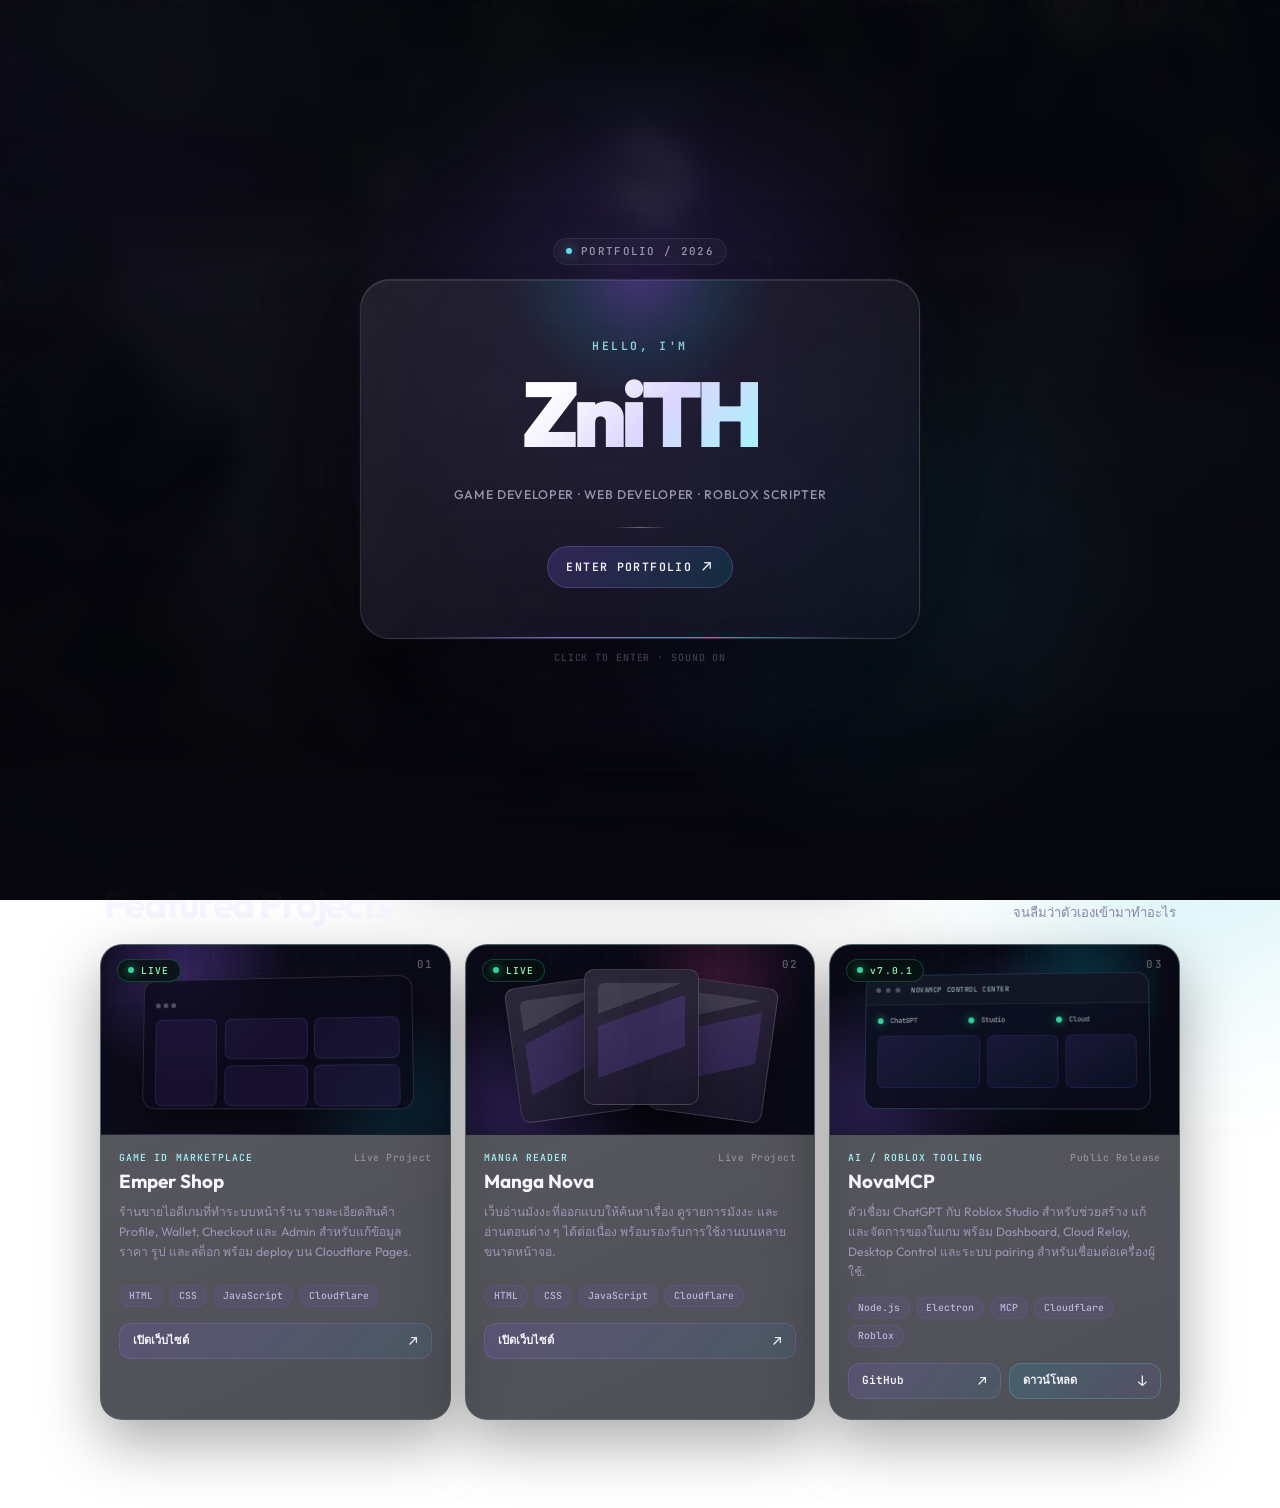
==== commit c3dc43c4: "Update index.html - remove Twitter X and improve projects heading spacing" ====
--- a/index.html
+++ b/index.html
@@ -130,18 +130,6 @@
         <span class="link-meta">Emper23</span>
         <span class="link-arrow">→</span>
       </a>
-      <a href="https://x.com/Sosad547" class="link-card" id="link-twitter" target="_blank" rel="noopener"
-         aria-label="Twitter / X ของ @Sosad547 (เปิดแท็บใหม่)">
-        <span class="link-icon-wrap twitter-ic">
-          <svg width="20" height="20" viewBox="0 0 24 24" fill="currentColor">
-            <path d="M18.244 2.25h3.308l-7.227 8.26 8.502 11.24H16.17l-5.214-6.817L4.99 21.75H1.68l7.73-8.835L1.254 2.25H8.08l4.713 6.231zm-1.161 17.52h1.833L7.084 4.126H5.117z"/>
-          </svg>
-        </span>
-        <span class="link-label">Twitter / X</span>
-        <span class="link-meta">@Sosad547</span>
-        <span class="link-arrow">→</span>
-      </a>
-
       <a href="https://discord.gg/CN9Cyv5EVF" class="link-card" id="link-discord" target="_blank" rel="noopener"
          aria-label="Discord เซิร์ฟเวอร์ Emper Hub (เปิดแท็บใหม่)">
         <span class="link-icon-wrap discord-ic">
--- a/style.css
+++ b/style.css
@@ -1029,3 +1029,23 @@
 .project-open{display:flex;align-items:center;justify-content:space-between;gap:12px;margin-top:16px;padding:10px 13px;border-radius:12px;text-decoration:none;color:#f7f5ff;background:linear-gradient(135deg,rgba(139,92,246,.16),rgba(6,182,212,.08));border:1px solid rgba(167,139,250,.2);font:600 .7rem/1 'JetBrains Mono',monospace;transition:transform .22s ease,border-color .22s ease,background .22s ease}
 .project-open:hover{transform:translateY(-2px);border-color:rgba(167,139,250,.42);background:linear-gradient(135deg,rgba(139,92,246,.24),rgba(6,182,212,.13))}
 .project-open span{font-size:.9rem}
+
+
+/* ── NovaMCP project ── */
+.projects-grid{grid-template-columns:repeat(3,minmax(0,1fr));}
+.project-mcp .project-visual{background:radial-gradient(circle at 72% 20%,rgba(6,182,212,.24),transparent 30%),radial-gradient(circle at 16% 82%,rgba(139,92,246,.34),transparent 36%),#080914;}
+.mcp-glow{position:absolute;z-index:1;width:190px;height:190px;left:calc(50% - 95px);top:5px;border-radius:50%;background:radial-gradient(circle,rgba(6,182,212,.16),rgba(139,92,246,.08) 48%,transparent 72%);filter:blur(8px);}
+.mcp-window{position:absolute;z-index:3;width:82%;height:72%;left:9%;top:15%;border:1px solid rgba(125,211,252,.18);border-radius:13px;background:linear-gradient(160deg,rgba(12,18,34,.96),rgba(9,8,24,.92));box-shadow:0 20px 52px rgba(0,0,0,.5),0 0 40px rgba(6,182,212,.06);overflow:hidden;transform:perspective(700px) rotateX(4deg) rotateY(-5deg);}
+.mcp-titlebar{height:30px;display:flex;align-items:center;gap:5px;padding:0 10px;border-bottom:1px solid rgba(255,255,255,.06);background:rgba(255,255,255,.025);}
+.mcp-titlebar i{width:5px;height:5px;border-radius:50%;background:rgba(255,255,255,.25);}
+.mcp-titlebar span{margin-left:6px;color:rgba(207,250,254,.7);font:500 .44rem/1 'JetBrains Mono',monospace;letter-spacing:.08em;}
+.mcp-status-row{display:grid;grid-template-columns:7px auto 7px auto 7px auto;align-items:center;gap:6px;padding:12px 12px 7px;color:rgba(226,232,240,.68);font:500 .44rem/1 'JetBrains Mono',monospace;}
+.mcp-status-row b{width:6px;height:6px;border-radius:50%;background:#34d399;box-shadow:0 0 8px rgba(52,211,153,.75);}
+.mcp-panels{display:grid;grid-template-columns:1.2fr .8fr .8fr;gap:7px;padding:5px 12px 12px;height:calc(100% - 64px);}
+.mcp-panels i{display:block;border:1px solid rgba(139,92,246,.12);border-radius:7px;background:linear-gradient(145deg,rgba(139,92,246,.12),rgba(6,182,212,.045));}
+.project-actions{display:grid;grid-template-columns:1fr 1fr;gap:8px;margin-top:16px;}
+.project-actions .project-open{margin-top:0;}
+.project-download{background:linear-gradient(135deg,rgba(6,182,212,.15),rgba(139,92,246,.08));border-color:rgba(103,232,249,.2);}
+@media (max-width:860px){.projects-grid{grid-template-columns:1fr 1fr}.project-card:last-child{grid-column:auto}}
+@media (max-width:640px){.projects-grid{grid-template-columns:1fr}.project-actions{grid-template-columns:1fr 1fr}}
+@media (max-width:380px){.project-actions{grid-template-columns:1fr}}
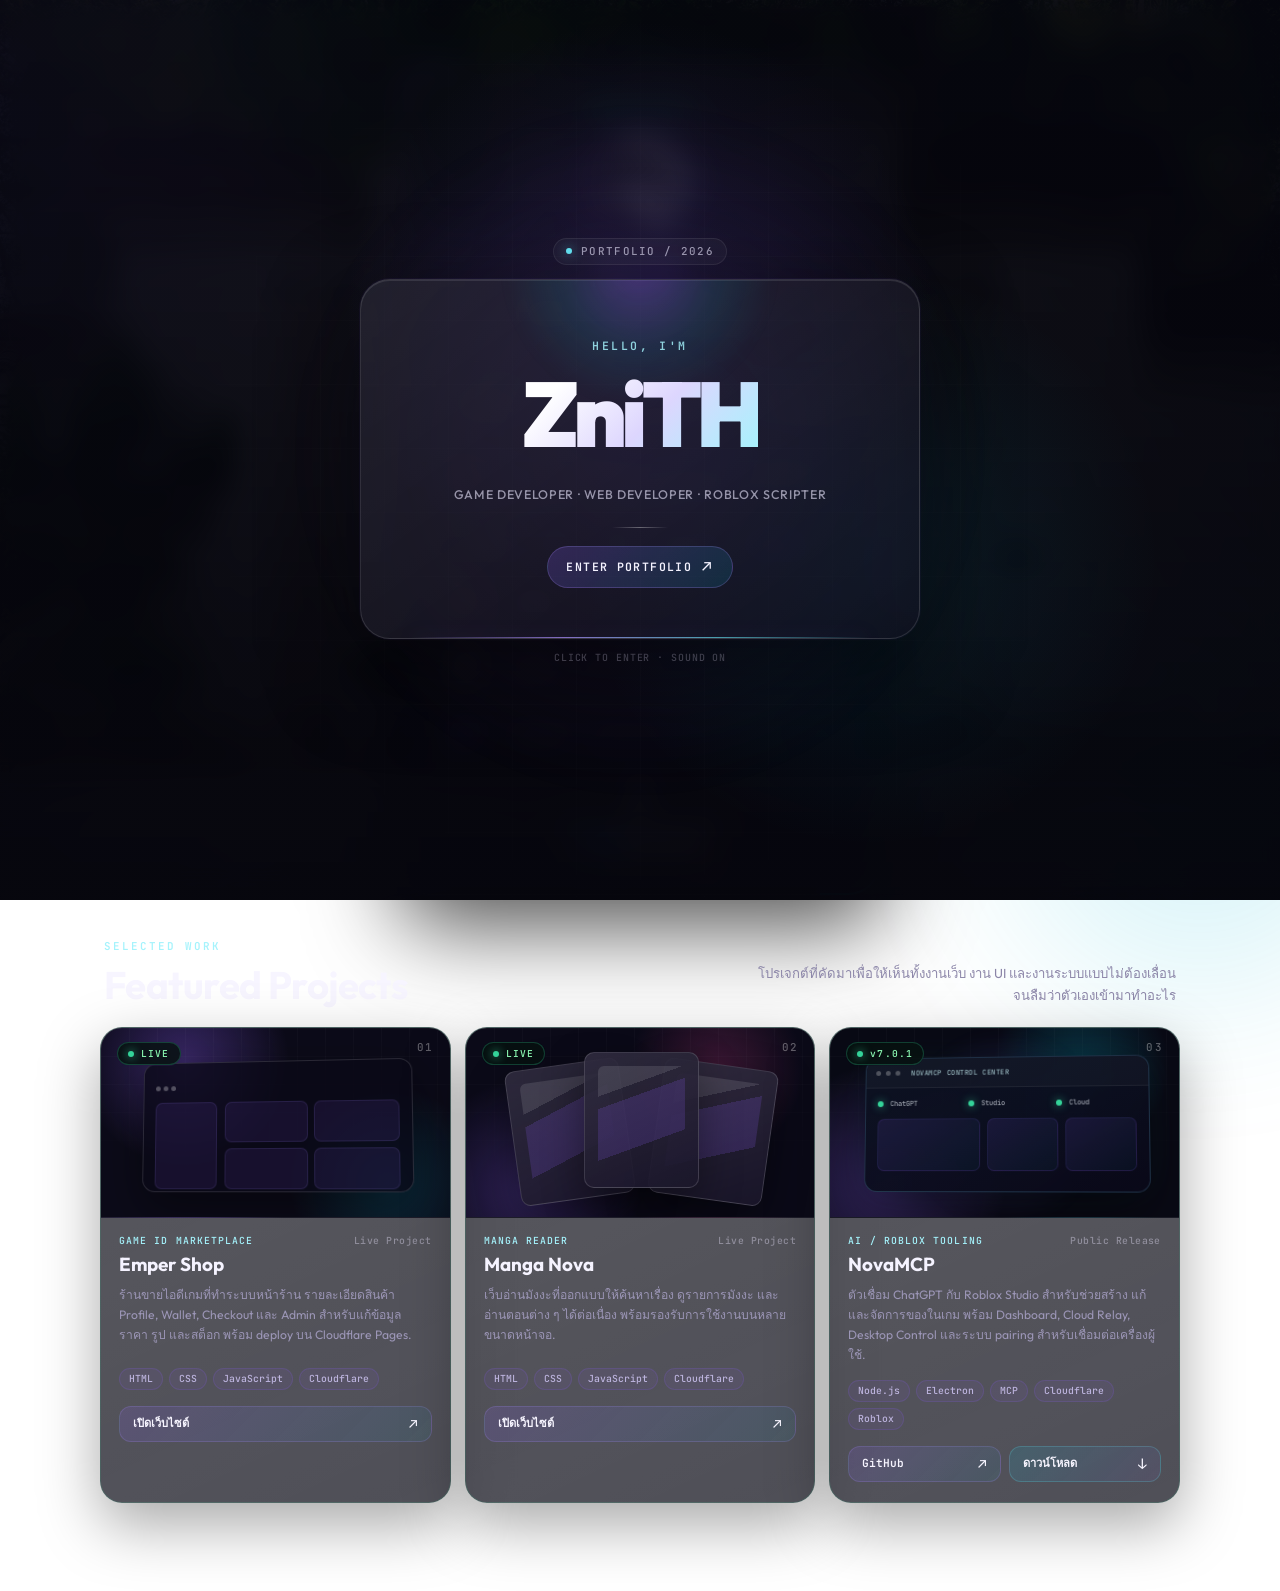
==== commit aa3e1a64: "Add music controls - index.html" ====
--- a/index.html
+++ b/index.html
@@ -143,7 +143,29 @@
       </a>
     </div>
 
-    <!-- Background music (no UI) -->
+    <!-- Background music controls -->
+    <div class="music-controls" id="music-controls" aria-label="ตัวควบคุมเสียงเพลง">
+      <button class="music-toggle" id="music-toggle" type="button" aria-label="ปิดเสียง" aria-pressed="false">
+        <svg class="music-icon music-icon-on" viewBox="0 0 24 24" aria-hidden="true">
+          <path d="M11 5 6 9H3v6h3l5 4V5Z"></path>
+          <path d="M15 9.5a4 4 0 0 1 0 5"></path>
+          <path d="M17.8 7a7.5 7.5 0 0 1 0 10"></path>
+        </svg>
+        <svg class="music-icon music-icon-off" viewBox="0 0 24 24" aria-hidden="true">
+          <path d="M11 5 6 9H3v6h3l5 4V5Z"></path>
+          <path d="m16 10 5 5"></path>
+          <path d="m21 10-5 5"></path>
+        </svg>
+      </button>
+      <div class="music-volume-wrap">
+        <div class="music-volume-head">
+          <span>Background music</span>
+          <span id="music-volume-value">25%</span>
+        </div>
+        <input class="music-volume" id="music-volume" type="range" min="0" max="100" step="1" value="25" aria-label="ระดับเสียงเพลง">
+      </div>
+    </div>
+
     <audio id="music-audio" src="xujinhuan.mp3" preload="none" loop></audio>
 
     <footer>© <span id="year">2026</span> Znith · Built with <span class="heart">❤️</span></footer>
@@ -352,25 +374,72 @@
       });
     }
 
-    /* ── Background music (started from "click here" overlay) ── */
+    /* ── Background music + volume controls ── */
     (function () {
-      const audio    = document.getElementById('music-audio');
-      const overlay  = document.getElementById('enter-overlay');
-      const enterBtn = document.getElementById('enter-btn');
-      if (!audio || !enterBtn) return;
-
+      const audio       = document.getElementById('music-audio');
+      const overlay     = document.getElementById('enter-overlay');
+      const enterBtn    = document.getElementById('enter-btn');
+      const toggleBtn   = document.getElementById('music-toggle');
+      const volumeInput = document.getElementById('music-volume');
+      const volumeValue = document.getElementById('music-volume-value');
+      if (!audio || !enterBtn || !toggleBtn || !volumeInput || !volumeValue) return;
+
+      const clamp = (n, min, max) => Math.min(max, Math.max(min, n));
+      let savedVolume = clamp(Number(localStorage.getItem('znith-music-volume') ?? 25) || 25, 0, 100);
+      let muted = localStorage.getItem('znith-music-muted') === 'true';
+      let fadeGeneration = 0;
+
+      volumeInput.value = String(savedVolume);
       audio.volume = 0;
+      audio.muted = muted;
+
+      const updateUI = () => {
+        const level = Number(volumeInput.value);
+        const silent = audio.muted || level === 0;
+        toggleBtn.classList.toggle('is-muted', silent);
+        toggleBtn.setAttribute('aria-pressed', String(audio.muted));
+        toggleBtn.setAttribute('aria-label', audio.muted ? 'เปิดเสียง' : 'ปิดเสียง');
+        volumeValue.textContent = silent ? 'MUTE' : level + '%';
+        document.documentElement.style.setProperty('--music-volume', level + '%');
+      };
+
+      volumeInput.addEventListener('input', () => {
+        fadeGeneration++;
+        savedVolume = clamp(Number(volumeInput.value), 0, 100);
+        localStorage.setItem('znith-music-volume', String(savedVolume));
+        if (savedVolume > 0 && audio.muted) {
+          audio.muted = false;
+          localStorage.setItem('znith-music-muted', 'false');
+        }
+        audio.volume = savedVolume / 100;
+        updateUI();
+      });
+
+      toggleBtn.addEventListener('click', () => {
+        audio.muted = !audio.muted;
+        localStorage.setItem('znith-music-muted', String(audio.muted));
+        updateUI();
+      });
+
+      const fadeIn = () => {
+        const generation = ++fadeGeneration;
+        const target = savedVolume / 100;
+        if (target <= 0) {
+          audio.volume = 0;
+          return;
+        }
+        let v = 0;
+        const step = () => {
+          if (generation !== fadeGeneration) return;
+          v = Math.min(v + 0.025, target);
+          audio.volume = v;
+          if (v < target) setTimeout(step, 80);
+        };
+        step();
+      };
+
       const enter = () => {
         const p = audio.play();
-        const fadeIn = () => {
-          let v = 0;
-          const step = () => {
-            v = Math.min(v + 0.025, 0.25);
-            audio.volume = v;
-            if (v < 0.25) setTimeout(step, 80);
-          };
-          step();
-        };
         if (p && typeof p.then === 'function') {
           p.then(fadeIn).catch(() => {});
         } else {
@@ -378,6 +447,8 @@
         }
         if (overlay) overlay.classList.add('hide');
       };
+
+      updateUI();
       enterBtn.addEventListener('click', enter, { once: true });
     })();
 
--- a/style.css
+++ b/style.css
@@ -408,8 +408,6 @@
 .email-ic svg { color: #ec4899; }
 .github-ic   { background: rgba(255,255,255,0.07); border:1px solid rgba(255,255,255,0.12); }
 .github-ic svg { color: #fff; }
-.twitter-ic  { background: rgba(6,182,212,0.12);   border:1px solid rgba(6,182,212,0.22); }
-.twitter-ic svg { color: #06b6d4; }
 .discord-ic  { background: rgba(88,101,242,0.15);  border:1px solid rgba(88,101,242,0.3); }
 .discord-ic svg { color: #8b5cf6; }
 
@@ -745,7 +743,7 @@
 }
 .section-kicker{
   display:block;
-  margin-bottom:7px;
+  margin-bottom:13px;
   color:#a5f3fc;
   font:600 .68rem/1 'JetBrains Mono',monospace;
   letter-spacing:.18em;
@@ -754,8 +752,8 @@
   margin:0;
   color:#f7f5ff;
   font-size:clamp(1.7rem,4vw,2.4rem);
-  line-height:1;
-  letter-spacing:-.04em;
+  line-height:1.08;
+  letter-spacing:-.015em;
 }
 .projects-heading p{
   width:min(430px,100%);
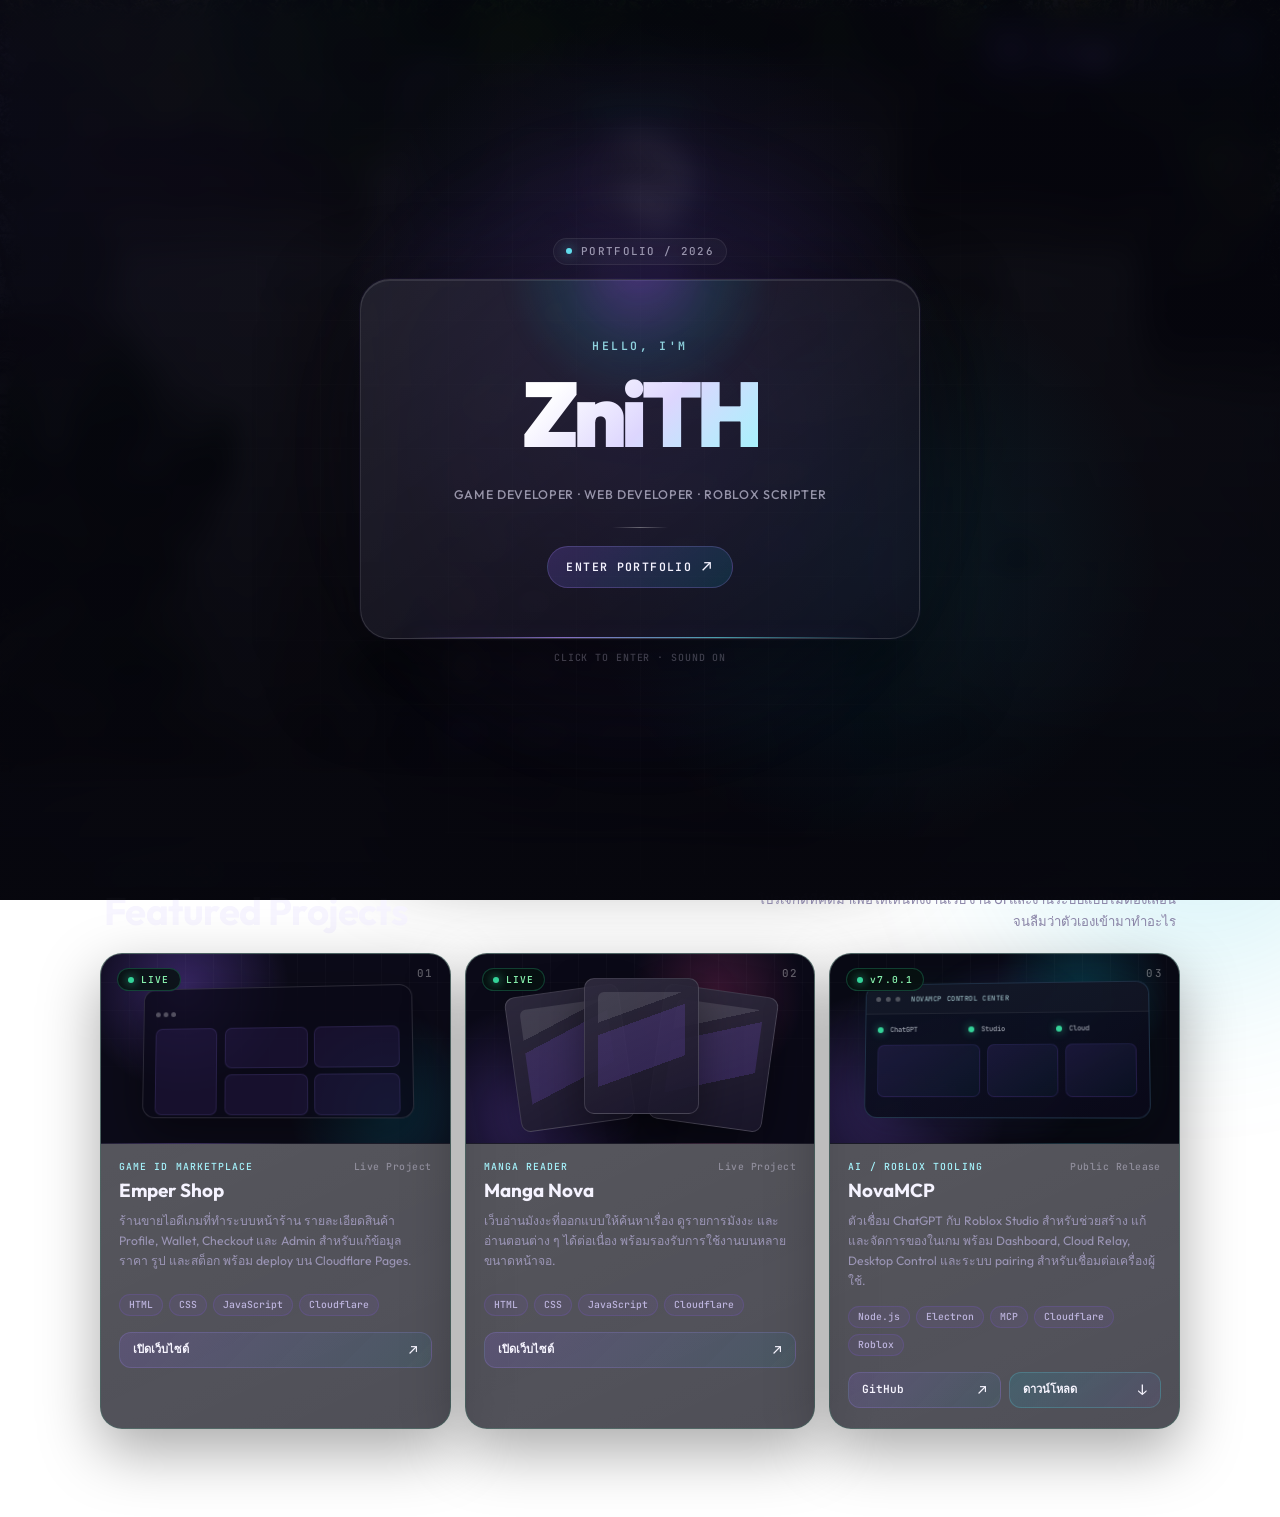
==== commit f5604cbf: "Fix music controls viewport position" ====
--- a/index.html
+++ b/index.html
@@ -38,6 +38,32 @@
 
   <!-- Grid overlay -->
   <div class="grid-overlay"></div>
+
+  <!-- Background music controls -->
+    <div class="music-controls" id="music-controls" aria-label="ตัวควบคุมเสียงเพลง">
+      <button class="music-toggle" id="music-toggle" type="button" aria-label="ปิดเสียง" aria-pressed="false">
+        <svg class="music-icon music-icon-on" viewBox="0 0 24 24" aria-hidden="true">
+          <path d="M11 5 6 9H3v6h3l5 4V5Z"></path>
+          <path d="M15 9.5a4 4 0 0 1 0 5"></path>
+          <path d="M17.8 7a7.5 7.5 0 0 1 0 10"></path>
+        </svg>
+        <svg class="music-icon music-icon-off" viewBox="0 0 24 24" aria-hidden="true">
+          <path d="M11 5 6 9H3v6h3l5 4V5Z"></path>
+          <path d="m16 10 5 5"></path>
+          <path d="m21 10-5 5"></path>
+        </svg>
+      </button>
+      <div class="music-volume-wrap">
+        <div class="music-volume-head">
+          <span>Background music</span>
+          <span id="music-volume-value">25%</span>
+        </div>
+        <input class="music-volume" id="music-volume" type="range" min="0" max="100" step="1" value="25" aria-label="ระดับเสียงเพลง">
+      </div>
+    </div>
+
+    <audio id="music-audio" src="xujinhuan.mp3" preload="none" loop></audio>
+
 
   <div class="card-tilt" id="card-tilt">
   <main class="profile" id="profile-card">
@@ -143,31 +169,6 @@
       </a>
     </div>
 
-    <!-- Background music controls -->
-    <div class="music-controls" id="music-controls" aria-label="ตัวควบคุมเสียงเพลง">
-      <button class="music-toggle" id="music-toggle" type="button" aria-label="ปิดเสียง" aria-pressed="false">
-        <svg class="music-icon music-icon-on" viewBox="0 0 24 24" aria-hidden="true">
-          <path d="M11 5 6 9H3v6h3l5 4V5Z"></path>
-          <path d="M15 9.5a4 4 0 0 1 0 5"></path>
-          <path d="M17.8 7a7.5 7.5 0 0 1 0 10"></path>
-        </svg>
-        <svg class="music-icon music-icon-off" viewBox="0 0 24 24" aria-hidden="true">
-          <path d="M11 5 6 9H3v6h3l5 4V5Z"></path>
-          <path d="m16 10 5 5"></path>
-          <path d="m21 10-5 5"></path>
-        </svg>
-      </button>
-      <div class="music-volume-wrap">
-        <div class="music-volume-head">
-          <span>Background music</span>
-          <span id="music-volume-value">25%</span>
-        </div>
-        <input class="music-volume" id="music-volume" type="range" min="0" max="100" step="1" value="25" aria-label="ระดับเสียงเพลง">
-      </div>
-    </div>
-
-    <audio id="music-audio" src="xujinhuan.mp3" preload="none" loop></audio>
-
     <footer>© <span id="year">2026</span> Znith · Built with <span class="heart">❤️</span></footer>
   </main>
   </div>
--- a/style.css
+++ b/style.css
@@ -1047,3 +1047,93 @@
 @media (max-width:860px){.projects-grid{grid-template-columns:1fr 1fr}.project-card:last-child{grid-column:auto}}
 @media (max-width:640px){.projects-grid{grid-template-columns:1fr}.project-actions{grid-template-columns:1fr 1fr}}
 @media (max-width:380px){.project-actions{grid-template-columns:1fr}}
+
+
+/* ── Music controls ── */
+.music-controls{
+  position:fixed;
+  top:18px;
+  right:18px;
+  z-index:90;
+  width:min(285px,calc(100vw - 36px));
+  display:grid;
+  grid-template-columns:42px 1fr;
+  align-items:center;
+  gap:12px;
+  margin:0;
+  padding:10px 12px;
+  border:1px solid rgba(255,255,255,.11);
+  border-radius:14px;
+  background:linear-gradient(135deg,rgba(18,16,38,.88),rgba(8,18,28,.82));
+  backdrop-filter:blur(18px) saturate(130%);
+  -webkit-backdrop-filter:blur(18px) saturate(130%);
+  box-shadow:0 14px 38px rgba(0,0,0,.35),inset 0 1px 0 rgba(255,255,255,.05);
+}
+.music-toggle{
+  width:42px;
+  height:42px;
+  display:grid;
+  place-items:center;
+  border:1px solid rgba(167,139,250,.18);
+  border-radius:11px;
+  color:#ddd6fe;
+  background:rgba(139,92,246,.10);
+  cursor:pointer;
+  transition:transform .2s ease,border-color .2s ease,background .2s ease,color .2s ease;
+}
+.music-toggle:hover{
+  transform:translateY(-1px);
+  border-color:rgba(167,139,250,.42);
+  background:rgba(139,92,246,.18);
+  color:#fff;
+}
+.music-toggle:focus-visible{outline:2px solid rgba(103,232,249,.8);outline-offset:3px}
+.music-icon{width:20px;height:20px;fill:none;stroke:currentColor;stroke-width:1.9;stroke-linecap:round;stroke-linejoin:round}
+.music-icon-off{display:none}
+.music-toggle.is-muted .music-icon-on{display:none}
+.music-toggle.is-muted .music-icon-off{display:block}
+.music-volume-wrap{min-width:0}
+.music-volume-head{
+  display:flex;
+  align-items:center;
+  justify-content:space-between;
+  gap:10px;
+  margin-bottom:8px;
+  color:#a9a2c4;
+  font:500 .64rem/1 'JetBrains Mono',monospace;
+  letter-spacing:.04em;
+}
+.music-volume-head span:last-child{color:#c4b5fd;font-variant-numeric:tabular-nums}
+.music-volume{
+  --track-fill:var(--music-volume,25%);
+  width:100%;
+  height:4px;
+  display:block;
+  appearance:none;
+  -webkit-appearance:none;
+  border-radius:999px;
+  outline:none;
+  cursor:pointer;
+  background:linear-gradient(90deg,#8b5cf6 0 var(--track-fill),rgba(255,255,255,.10) var(--track-fill) 100%);
+}
+.music-volume::-webkit-slider-thumb{
+  width:14px;height:14px;
+  -webkit-appearance:none;
+  appearance:none;
+  border:2px solid #ddd6fe;
+  border-radius:50%;
+  background:#8b5cf6;
+  box-shadow:0 0 12px rgba(139,92,246,.45);
+}
+.music-volume::-moz-range-thumb{
+  width:11px;height:11px;
+  border:2px solid #ddd6fe;
+  border-radius:50%;
+  background:#8b5cf6;
+  box-shadow:0 0 12px rgba(139,92,246,.45);
+}
+@media (max-width:520px){
+  .music-controls{top:12px;right:12px;width:min(250px,calc(100vw - 24px));grid-template-columns:38px 1fr;padding:9px 10px}
+  .music-toggle{width:38px;height:38px}
+  .music-volume-head{font-size:.58rem}
+}
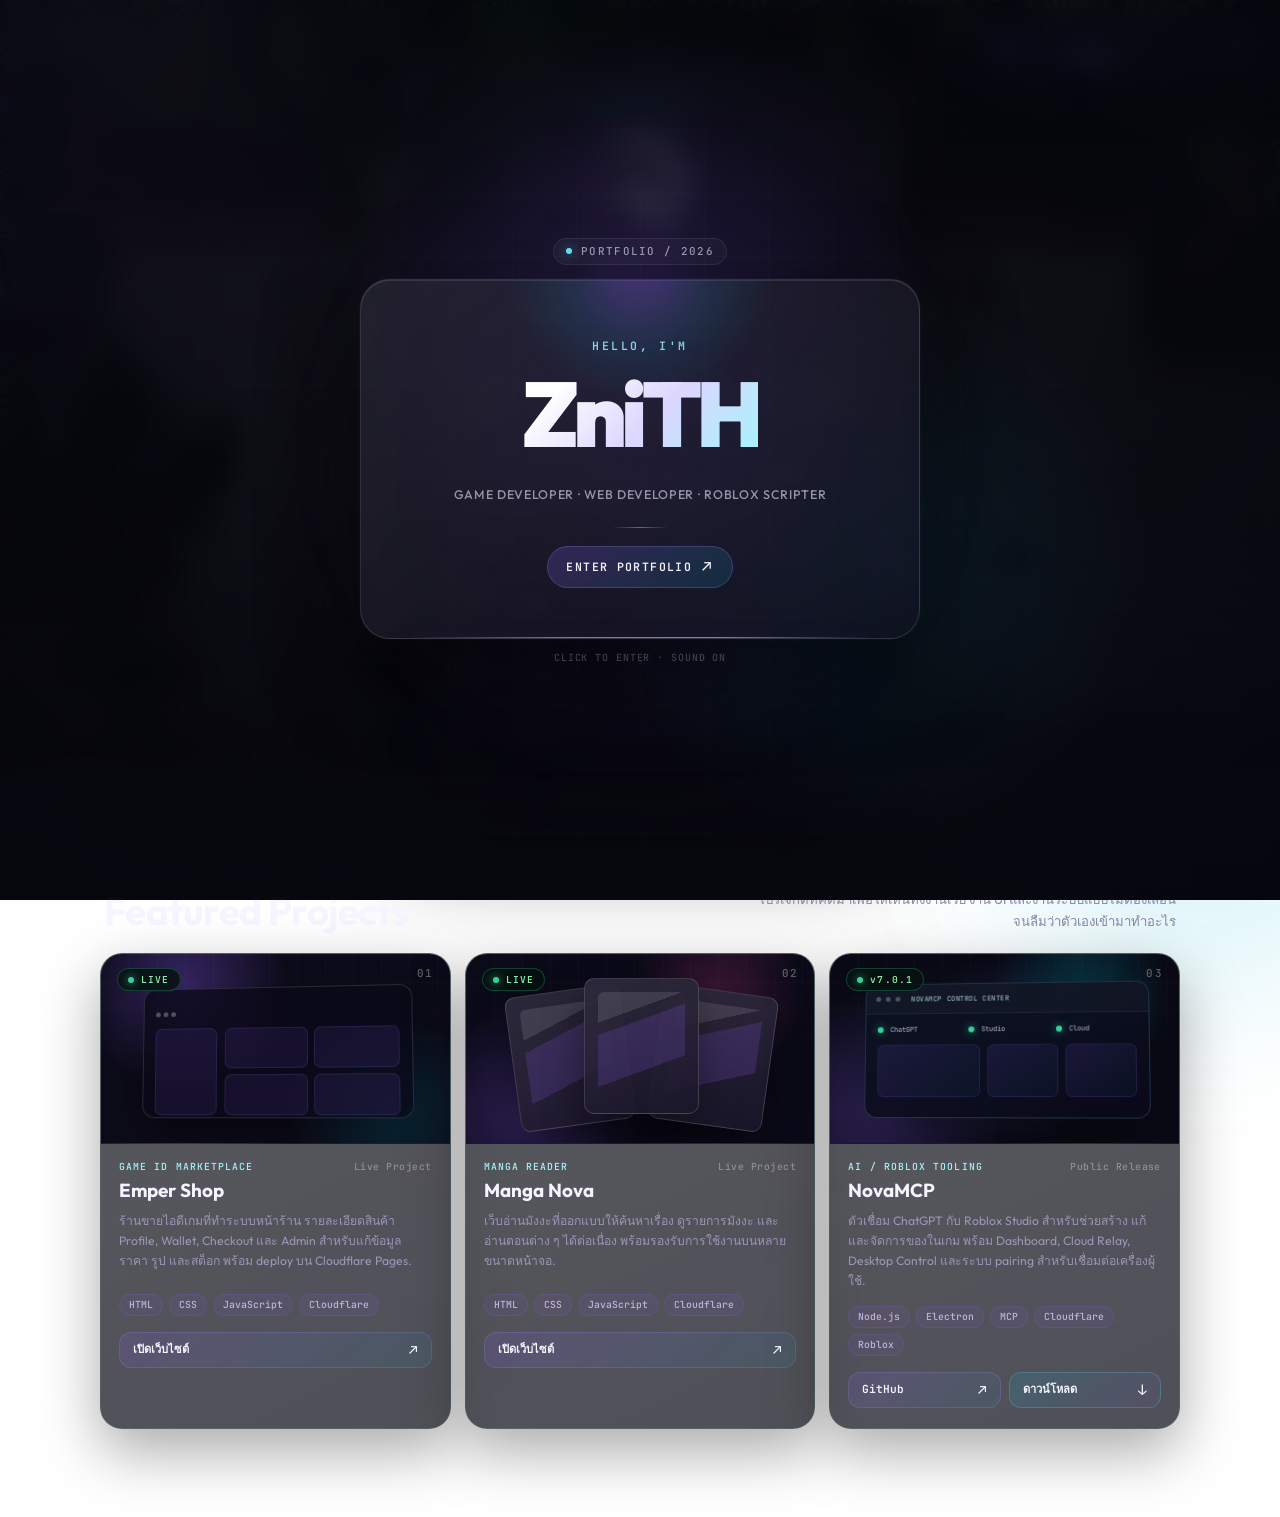
==== commit f80dd3eb: "Add scroll reveal animation - index.html" ====
--- a/index.html
+++ b/index.html
@@ -176,7 +176,7 @@
 
   <!-- Featured projects -->
   <section class="projects-section" id="projects" aria-labelledby="projects-title">
-    <div class="projects-heading">
+    <div class="projects-heading reveal-item" data-reveal="heading">
       <div>
         <span class="section-kicker">SELECTED WORK</span>
         <h2 id="projects-title">Featured Projects</h2>
@@ -185,7 +185,7 @@
     </div>
 
     <div class="projects-grid">
-      <article class="project-card project-game project-live">
+      <article class="project-card reveal-item project-game project-live" style="--reveal-delay:0ms">
         <div class="project-visual" aria-hidden="true">
           <div class="project-window">
             <span></span><span></span><span></span>
@@ -206,7 +206,7 @@
         </div>
       </article>
 
-      <article class="project-card project-manga project-live">
+      <article class="project-card reveal-item project-manga project-live" style="--reveal-delay:110ms">
         <div class="project-visual" aria-hidden="true">
           <div class="manga-sheet manga-sheet-one"></div>
           <div class="manga-sheet manga-sheet-two"></div>
@@ -223,7 +223,7 @@
         </div>
       </article>
 
-      <article class="project-card project-mcp project-live">
+      <article class="project-card reveal-item project-mcp project-live" style="--reveal-delay:220ms">
         <div class="project-visual" aria-hidden="true">
           <div class="mcp-glow"></div>
           <div class="mcp-window">
@@ -487,6 +487,21 @@
         tilt.style.transform = 'perspective(900px) rotateY(0) rotateX(0)';
       });
     }
+
+    /* ── Scroll reveal ── */
+    if (!REDUCED && 'IntersectionObserver' in window) {
+      const revealItems = document.querySelectorAll('.reveal-item');
+      const revealObserver = new IntersectionObserver((entries, observer) => {
+        entries.forEach(entry => {
+          if (!entry.isIntersecting) return;
+          entry.target.classList.add('is-visible');
+          observer.unobserve(entry.target);
+        });
+      }, { threshold: 0.16, rootMargin: '0px 0px -8% 0px' });
+      revealItems.forEach(el => revealObserver.observe(el));
+    } else {
+      document.querySelectorAll('.reveal-item').forEach(el => el.classList.add('is-visible'));
+    }
   </script>
 </body>
 </html>
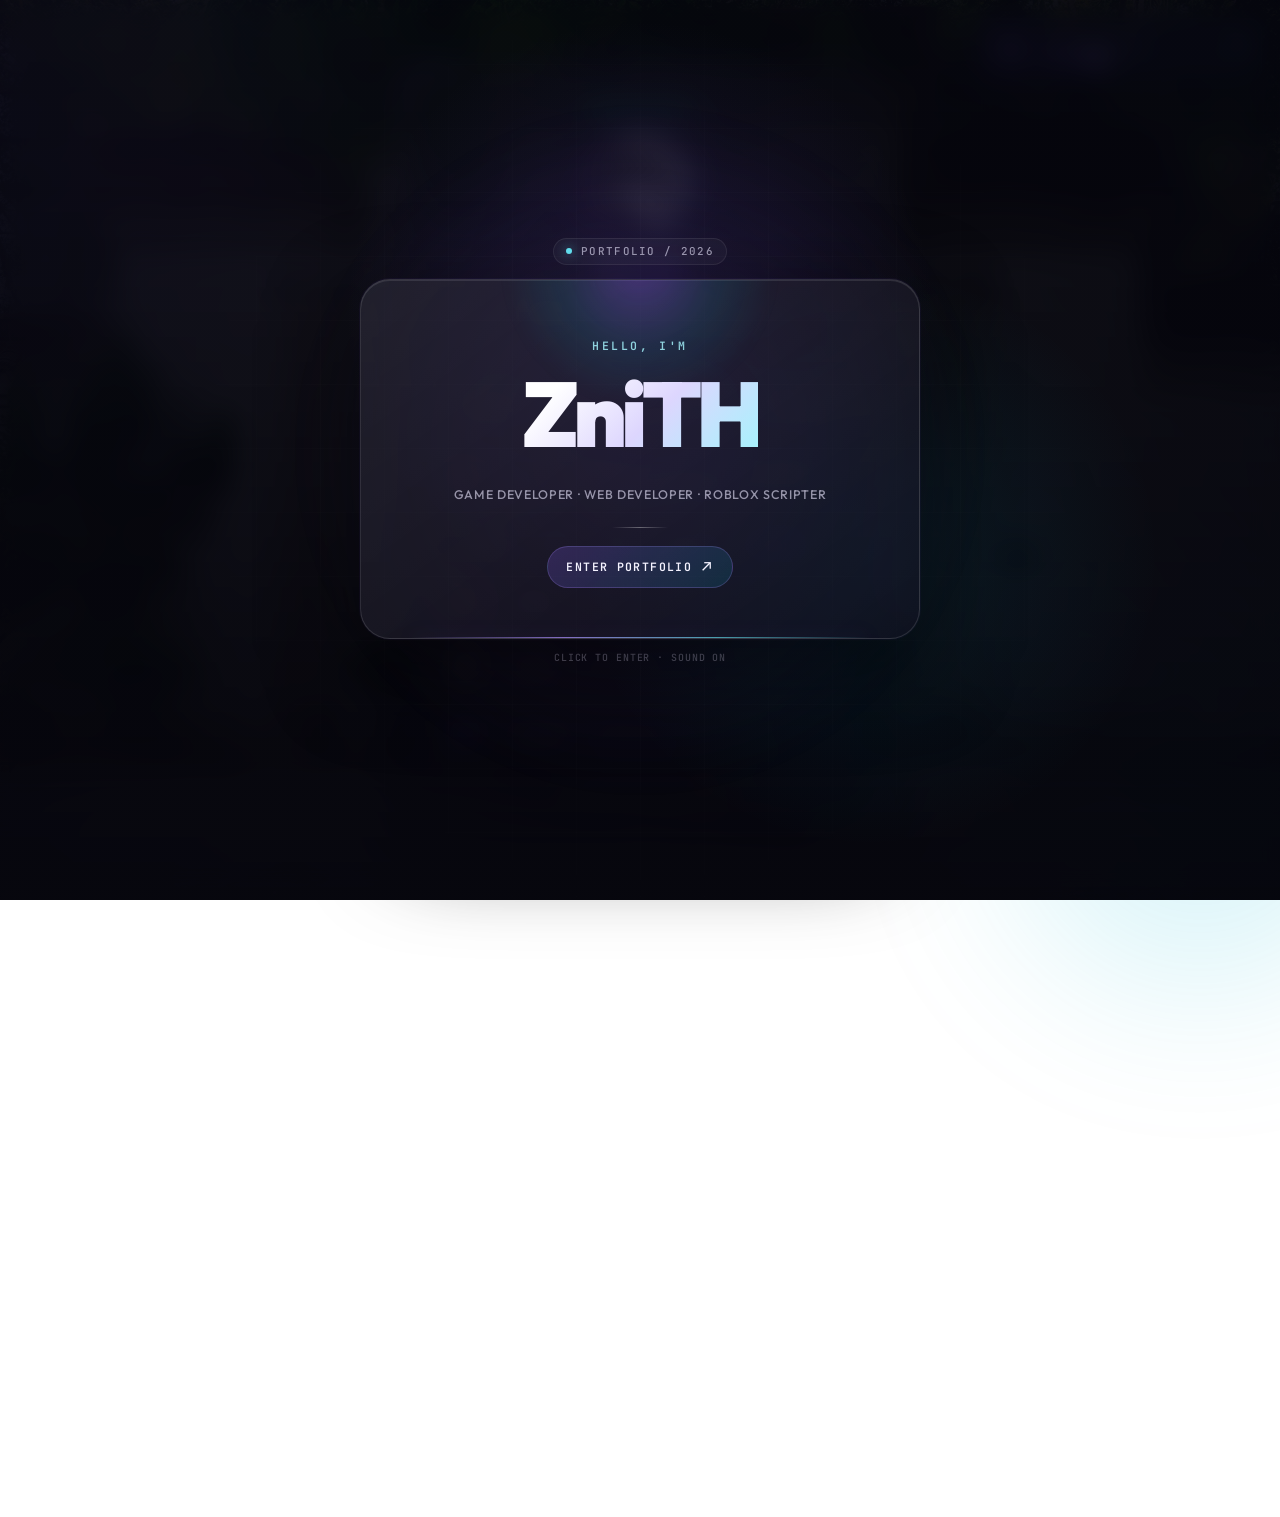
==== commit b27ad574: "Make scroll reveal reversible - index.html" ====
--- a/index.html
+++ b/index.html
@@ -491,11 +491,9 @@
     /* ── Scroll reveal ── */
     if (!REDUCED && 'IntersectionObserver' in window) {
       const revealItems = document.querySelectorAll('.reveal-item');
-      const revealObserver = new IntersectionObserver((entries, observer) => {
+      const revealObserver = new IntersectionObserver((entries) => {
         entries.forEach(entry => {
-          if (!entry.isIntersecting) return;
-          entry.target.classList.add('is-visible');
-          observer.unobserve(entry.target);
+          entry.target.classList.toggle('is-visible', entry.isIntersecting);
         });
       }, { threshold: 0.16, rootMargin: '0px 0px -8% 0px' });
       revealItems.forEach(el => revealObserver.observe(el));
--- a/style.css
+++ b/style.css
@@ -1137,3 +1137,31 @@
   .music-toggle{width:38px;height:38px}
   .music-volume-head{font-size:.58rem}
 }
+
+
+/* ── Scroll reveal ── */
+.reveal-item{
+  opacity:0;
+  transform:translate3d(0,34px,0) scale(.985);
+  filter:blur(5px);
+  transition:
+    opacity .72s cubic-bezier(.22,1,.36,1) var(--reveal-delay,0ms),
+    transform .82s cubic-bezier(.22,1,.36,1) var(--reveal-delay,0ms),
+    filter .72s ease var(--reveal-delay,0ms);
+  will-change:opacity,transform,filter;
+}
+.projects-heading.reveal-item{
+  transform:translate3d(0,22px,0);
+  filter:blur(3px);
+}
+.reveal-item.is-visible{
+  opacity:1;
+  transform:translate3d(0,0,0) scale(1);
+  filter:blur(0);
+}
+.project-card.reveal-item.is-visible:hover{
+  transform:translateY(-6px);
+}
+@media (prefers-reduced-motion: reduce){
+  .reveal-item{opacity:1!important;transform:none!important;filter:none!important;transition:none!important;}
+}
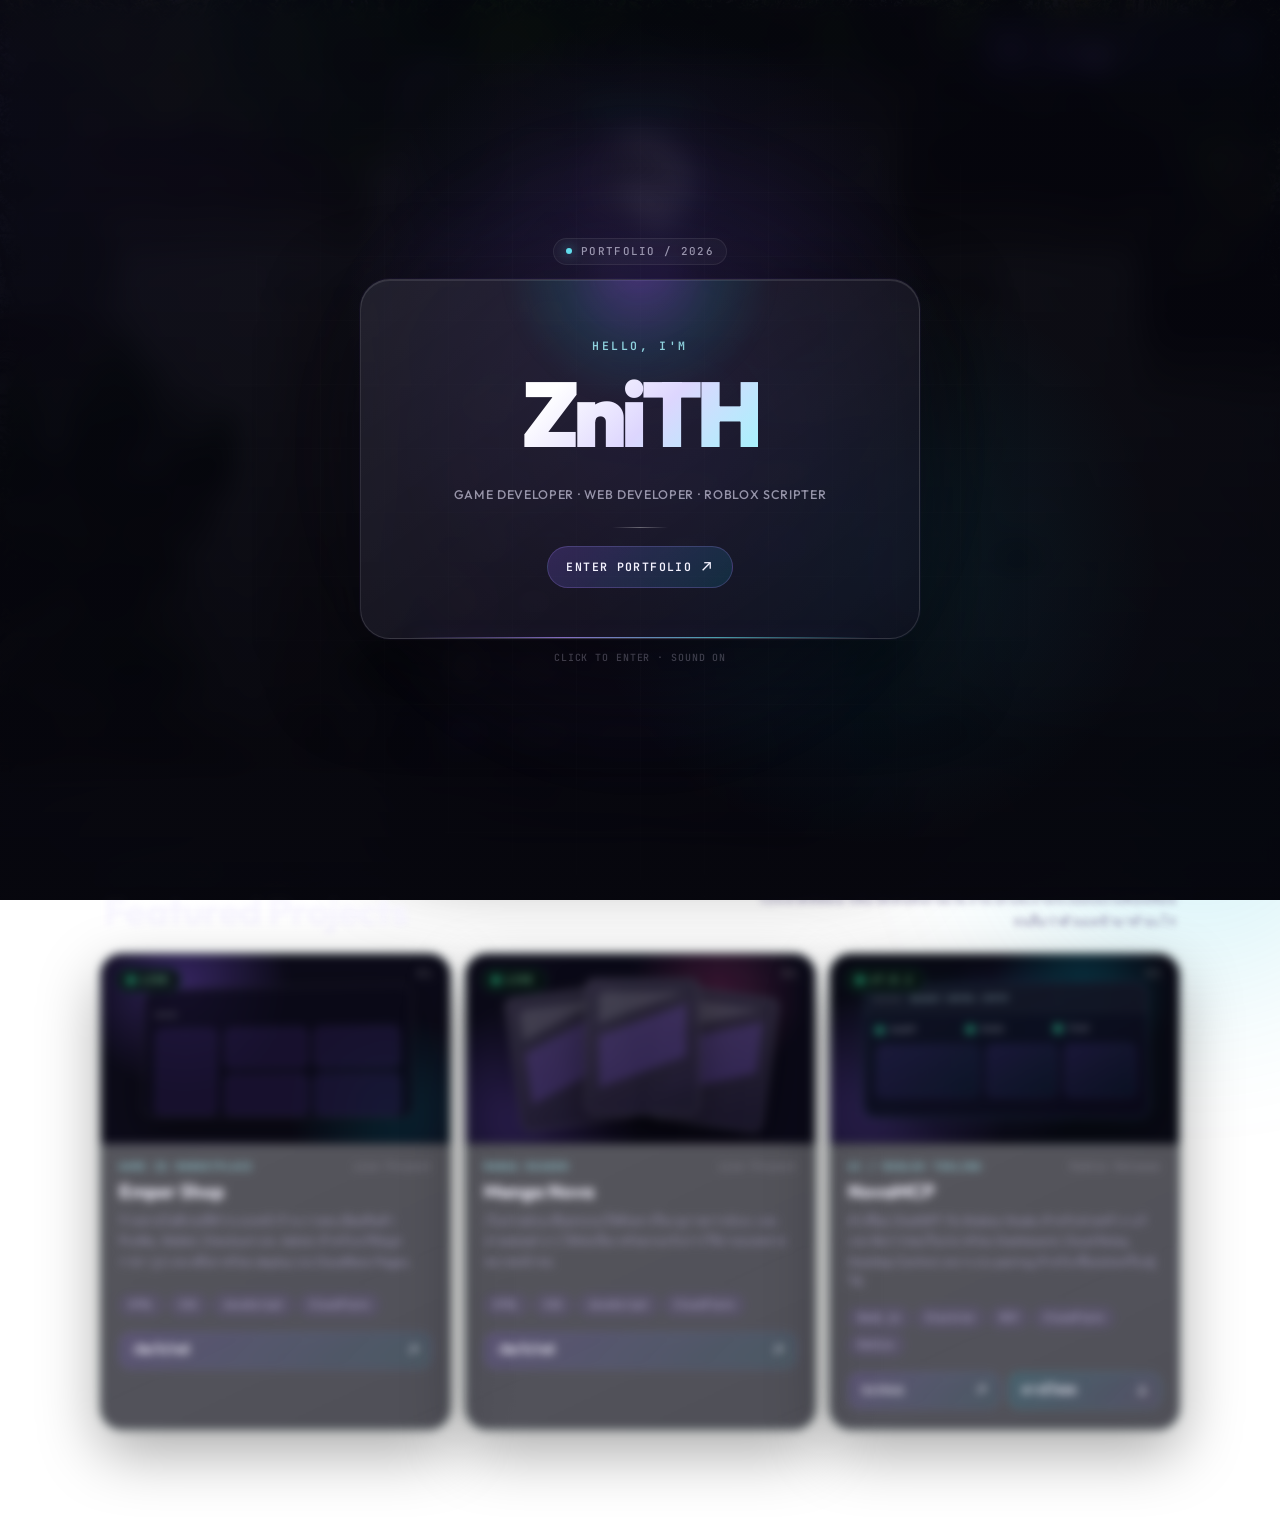
==== commit 1ecafc48: "Tune reversible scroll reveal trigger" ====
--- a/index.html
+++ b/index.html
@@ -495,7 +495,7 @@
         entries.forEach(entry => {
           entry.target.classList.toggle('is-visible', entry.isIntersecting);
         });
-      }, { threshold: 0.16, rootMargin: '0px 0px -8% 0px' });
+      }, { threshold: 0.12, rootMargin: '-4% 0px -26% 0px' });
       revealItems.forEach(el => revealObserver.observe(el));
     } else {
       document.querySelectorAll('.reveal-item').forEach(el => el.classList.add('is-visible'));
--- a/style.css
+++ b/style.css
@@ -1145,16 +1145,17 @@
   transform:translate3d(0,34px,0) scale(.985);
   filter:blur(5px);
   transition:
-    opacity .72s cubic-bezier(.22,1,.36,1) var(--reveal-delay,0ms),
-    transform .82s cubic-bezier(.22,1,.36,1) var(--reveal-delay,0ms),
-    filter .72s ease var(--reveal-delay,0ms);
+    opacity .72s cubic-bezier(.22,1,.36,1),
+    transform .82s cubic-bezier(.22,1,.36,1),
+    filter .72s ease;
   will-change:opacity,transform,filter;
 }
 .projects-heading.reveal-item{
   transform:translate3d(0,22px,0);
   filter:blur(3px);
 }
-.reveal-item.is-visible{
+ .reveal-item.is-visible{
+  transition-delay:var(--reveal-delay,0ms);
   opacity:1;
   transform:translate3d(0,0,0) scale(1);
   filter:blur(0);
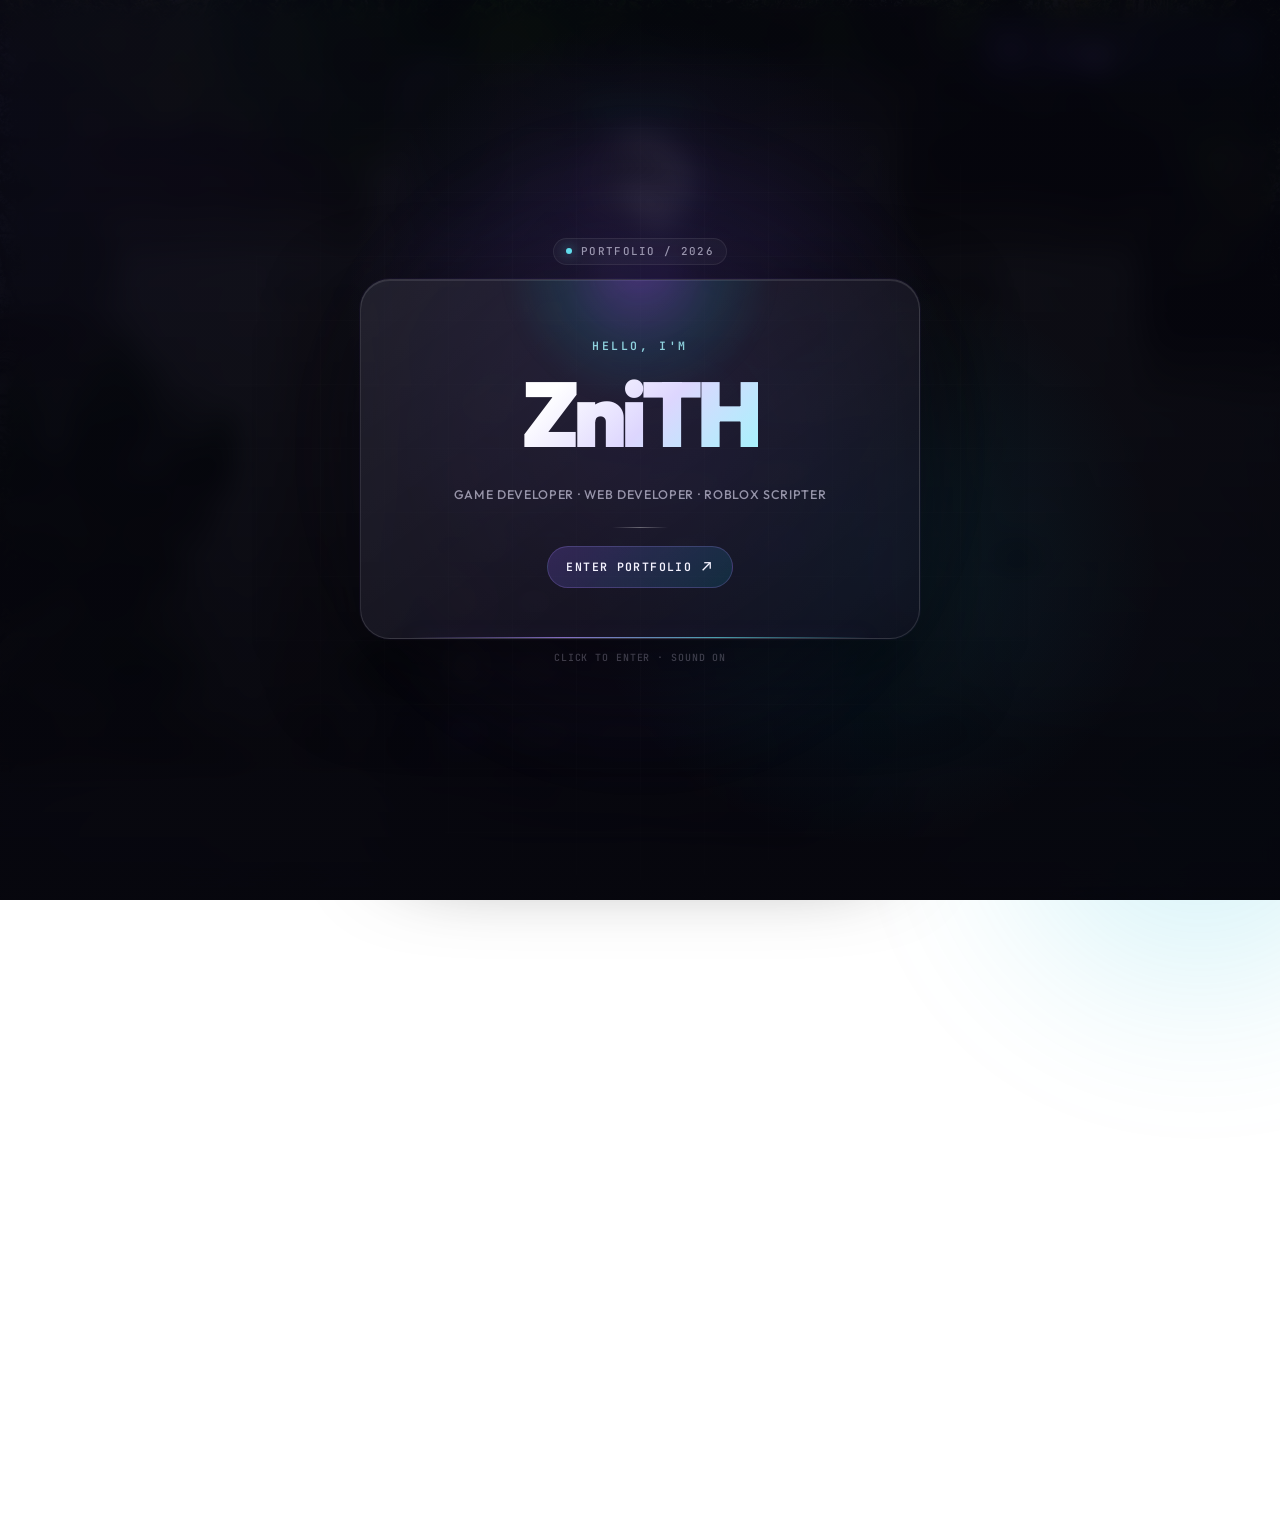
==== commit e07bf710: "Clean up portfolio project structure and styles" ====
--- a/index.html
+++ b/index.html
@@ -185,7 +185,7 @@
     </div>
 
     <div class="projects-grid">
-      <article class="project-card reveal-item project-game project-live" style="--reveal-delay:0ms">
+      <article class="project-card reveal-item project-live" style="--reveal-delay:0ms">
         <div class="project-visual" aria-hidden="true">
           <div class="project-window">
             <span></span><span></span><span></span>
--- a/style.css
+++ b/style.css
@@ -314,16 +314,6 @@
   line-height: 1.65;
 }
 .bio-text strong { color: #fff; }
-.tag {
-  display: inline-block;
-  background: rgba(139,92,246,0.18);
-  border: 1px solid rgba(139,92,246,0.3);
-  color: #c4b5fd;
-  font-size: 0.72rem;
-  padding: 1px 8px;
-  border-radius: 6px;
-  font-weight: 600;
-}
 
 /* ── Skills chips ── */
 .skills {
@@ -675,8 +665,6 @@
   font:500 .62rem/1 'JetBrains Mono',monospace;
   letter-spacing:.09em;
 }
-.enter-ring,.enter-ring-inner,.site-logo{ display:none; }
-
 @keyframes introRise{
   from{ opacity:0; transform:translateY(22px) scale(.985); }
   to{ opacity:1; transform:translateY(0) scale(1); }
@@ -872,42 +860,6 @@
 .manga-sheet-one{left:13%;transform:rotate(-8deg) translateY(10px)}
 .manga-sheet-two{left:34%;z-index:3;transform:translateY(-2px)}
 .manga-sheet-three{right:12%;transform:rotate(8deg) translateY(10px)}
-.project-hotel .project-visual{
-  background:radial-gradient(circle at 50% 52%,rgba(6,182,212,.23),transparent 36%),radial-gradient(circle at 10% 12%,rgba(139,92,246,.25),transparent 34%),#0b0a18;
-}
-.hotel-orb{
-  position:absolute;
-  z-index:1;
-  width:120px;
-  height:120px;
-  left:calc(50% - 60px);
-  top:30px;
-  border-radius:50%;
-  background:linear-gradient(135deg,rgba(139,92,246,.46),rgba(6,182,212,.32));
-  box-shadow:0 0 60px rgba(6,182,212,.13);
-}
-.hotel-panel{
-  position:absolute;
-  z-index:3;
-  display:flex;
-  gap:7px;
-  width:76%;
-  left:12%;
-  bottom:25px;
-  padding:10px;
-  border:1px solid rgba(255,255,255,.14);
-  border-radius:12px;
-  background:rgba(9,8,23,.78);
-  box-shadow:0 14px 38px rgba(0,0,0,.42);
-}
-.hotel-panel i{
-  display:block;
-  flex:1;
-  height:30px;
-  border-radius:7px;
-  background:rgba(255,255,255,.055);
-  border:1px solid rgba(255,255,255,.06);
-}
 .project-body{padding:18px 18px 20px}
 .project-topline{
   display:flex;
@@ -1030,7 +982,6 @@
 
 
 /* ── NovaMCP project ── */
-.projects-grid{grid-template-columns:repeat(3,minmax(0,1fr));}
 .project-mcp .project-visual{background:radial-gradient(circle at 72% 20%,rgba(6,182,212,.24),transparent 30%),radial-gradient(circle at 16% 82%,rgba(139,92,246,.34),transparent 36%),#080914;}
 .mcp-glow{position:absolute;z-index:1;width:190px;height:190px;left:calc(50% - 95px);top:5px;border-radius:50%;background:radial-gradient(circle,rgba(6,182,212,.16),rgba(139,92,246,.08) 48%,transparent 72%);filter:blur(8px);}
 .mcp-window{position:absolute;z-index:3;width:82%;height:72%;left:9%;top:15%;border:1px solid rgba(125,211,252,.18);border-radius:13px;background:linear-gradient(160deg,rgba(12,18,34,.96),rgba(9,8,24,.92));box-shadow:0 20px 52px rgba(0,0,0,.5),0 0 40px rgba(6,182,212,.06);overflow:hidden;transform:perspective(700px) rotateX(4deg) rotateY(-5deg);}
@@ -1044,8 +995,7 @@
 .project-actions{display:grid;grid-template-columns:1fr 1fr;gap:8px;margin-top:16px;}
 .project-actions .project-open{margin-top:0;}
 .project-download{background:linear-gradient(135deg,rgba(6,182,212,.15),rgba(139,92,246,.08));border-color:rgba(103,232,249,.2);}
-@media (max-width:860px){.projects-grid{grid-template-columns:1fr 1fr}.project-card:last-child{grid-column:auto}}
-@media (max-width:640px){.projects-grid{grid-template-columns:1fr}.project-actions{grid-template-columns:1fr 1fr}}
+@media (max-width:640px){.project-actions{grid-template-columns:1fr 1fr}}
 @media (max-width:380px){.project-actions{grid-template-columns:1fr}}
 
 
@@ -1166,3 +1116,254 @@
 @media (prefers-reduced-motion: reduce){
   .reveal-item{opacity:1!important;transform:none!important;filter:none!important;transition:none!important;}
 }
+
+/* ═══════════════════════════════════════
+   Mobile-first polish — designed for phones
+   ═══════════════════════════════════════ */
+@media (max-width: 640px){
+  html{background:#07070f;}
+  body{
+    min-height:100dvh;
+    display:block;
+    padding:
+      max(82px,calc(env(safe-area-inset-top) + 70px))
+      12px
+      max(28px,env(safe-area-inset-bottom));
+  }
+
+  /* Full-width mobile stage. The old auto-sized flex item could squeeze the card. */
+  .card-tilt{
+    width:100%;
+    max-width:520px;
+    margin:0 auto;
+    transform:none!important;
+  }
+  .profile{
+    width:100%;
+    max-width:none;
+    margin:0;
+    padding:28px 18px 20px;
+    border-radius:26px;
+    background:
+      linear-gradient(155deg,rgba(255,255,255,.075),rgba(255,255,255,.018)),
+      rgba(8,8,19,.72);
+    box-shadow:
+      0 24px 70px rgba(0,0,0,.56),
+      0 0 0 1px rgba(139,92,246,.10),
+      inset 0 1px 0 rgba(255,255,255,.08);
+    backdrop-filter:blur(22px) saturate(130%);
+    -webkit-backdrop-filter:blur(22px) saturate(130%);
+  }
+  .profile::before,.profile::after{width:46px;height:46px;}
+  .profile::before{border-radius:26px 0 0 0;}
+  .profile::after{border-radius:0 0 26px 0;}
+
+  .status-badge{
+    margin-bottom:18px;
+    padding:6px 12px;
+    font-size:.65rem;
+  }
+  .avatar-wrap{margin-bottom:18px;}
+  .avatar{width:92px;height:92px;}
+  .name{font-size:2.2rem;line-height:1;margin-bottom:8px;}
+  .tagline{
+    min-height:2.6em;
+    max-width:290px;
+    margin:0 auto 8px;
+    font-size:.8rem;
+    line-height:1.35;
+  }
+  .clock{margin-bottom:18px;padding:5px 12px;font-size:.7rem;}
+
+  /* Three compact stat tiles read much better than a compressed desktop bar. */
+  .stats-row{
+    display:grid;
+    grid-template-columns:repeat(3,minmax(0,1fr));
+    gap:8px;
+    margin-bottom:14px;
+    padding:0;
+    overflow:visible;
+    border:0;
+    background:transparent;
+  }
+  .stat{
+    min-width:0;
+    min-height:68px;
+    justify-content:center;
+    padding:10px 5px;
+    border:1px solid rgba(255,255,255,.08);
+    border-radius:14px;
+    background:rgba(255,255,255,.035);
+  }
+  .stat-num{font-size:1.25rem;}
+  .stat-label{
+    width:100%;
+    overflow:hidden;
+    text-overflow:ellipsis;
+    white-space:nowrap;
+    font-size:.61rem;
+    letter-spacing:0;
+  }
+  .stat-divider{display:none;}
+
+  .bio-card{
+    gap:12px;
+    margin-bottom:14px;
+    padding:15px 14px;
+    border-radius:15px;
+  }
+  .bio-icon{font-size:1.2rem;}
+  .bio-text{font-size:.82rem;line-height:1.6;}
+  .skills{gap:7px;margin-bottom:18px;}
+  .chip{padding:6px 11px;font-size:.68rem;}
+
+  /* Stack link label + metadata vertically, like a native mobile settings row. */
+  .links{gap:9px;margin-bottom:20px;}
+  .link-card{
+    min-height:64px;
+    grid-template-columns:42px minmax(0,1fr) 24px;
+    grid-template-rows:auto auto;
+    column-gap:12px;
+    row-gap:2px;
+    padding:10px 13px;
+    border-radius:16px;
+  }
+  .link-icon-wrap{
+    grid-column:1;
+    grid-row:1 / 3;
+    width:42px;
+    height:42px;
+    border-radius:12px;
+  }
+  .link-label{
+    grid-column:2;
+    grid-row:1;
+    align-self:end;
+    text-align:left;
+    font-size:.86rem;
+    line-height:1.15;
+  }
+  .link-meta{
+    grid-column:2;
+    grid-row:2;
+    align-self:start;
+    max-width:100%;
+    font-size:.65rem;
+    line-height:1.25;
+  }
+  .link-arrow{
+    grid-column:3;
+    grid-row:1 / 3;
+    align-self:center;
+    justify-self:end;
+    font-size:1.1rem;
+  }
+  footer{font-size:.68rem;}
+
+  /* Music control becomes a clean top app bar and no longer overlaps the card. */
+  .music-controls{
+    top:max(10px,env(safe-area-inset-top));
+    left:12px;
+    right:12px;
+    bottom:auto;
+    width:auto;
+    max-width:520px;
+    min-height:56px;
+    margin:0 auto;
+    grid-template-columns:40px minmax(0,1fr);
+    gap:11px;
+    padding:8px 11px;
+    border-radius:16px;
+    background:linear-gradient(135deg,rgba(18,16,38,.93),rgba(8,18,28,.90));
+    box-shadow:0 12px 34px rgba(0,0,0,.34),inset 0 1px 0 rgba(255,255,255,.06);
+  }
+  .music-toggle{width:40px;height:40px;border-radius:12px;}
+  .music-volume-head{margin-bottom:7px;font-size:.6rem;}
+  .music-volume{height:5px;}
+
+  /* Projects become an intentional phone feed instead of shrunken desktop cards. */
+  .projects-section{
+    width:100%;
+    max-width:520px;
+    margin:24px auto 34px;
+  }
+  .projects-heading{
+    display:block;
+    margin-bottom:16px;
+    padding:0 4px;
+  }
+  .section-kicker{margin-bottom:9px;font-size:.62rem;}
+  .projects-heading h2{font-size:1.75rem;}
+  .projects-heading p{
+    width:100%;
+    margin-top:9px;
+    font-size:.78rem;
+    line-height:1.55;
+    text-align:left;
+  }
+  .projects-grid{grid-template-columns:1fr;gap:14px;}
+  .project-card,.project-card:last-child{
+    grid-column:auto;
+    border-radius:20px;
+  }
+  .project-visual{height:170px;}
+  .project-window{width:82%;left:9%;}
+  .project-body{padding:17px 16px 18px;}
+  .project-topline{
+    gap:8px;
+    margin-bottom:9px;
+    font-size:.58rem;
+    line-height:1.35;
+  }
+  .project-topline span:last-child{text-align:right;}
+  .project-body h3{font-size:1.22rem;margin-bottom:8px;}
+  .project-body p{min-height:0;margin-bottom:14px;font-size:.79rem;line-height:1.58;}
+  .project-stack{gap:6px;}
+  .project-stack span{padding:6px 9px;font-size:.59rem;}
+  .project-open{min-height:42px;padding:11px 13px;font-size:.68rem;}
+  .project-actions{grid-template-columns:1fr 1fr;gap:8px;}
+
+  /* Intro is sized around phone thumbs and short viewports. */
+  .enter-overlay{
+    min-height:100dvh;
+    padding:max(16px,env(safe-area-inset-top)) 14px max(16px,env(safe-area-inset-bottom));
+  }
+  .enter-shell{width:100%;max-width:430px;gap:10px;}
+  .enter-btn{
+    width:100%;
+    min-height:min(330px,68dvh);
+    padding:38px 18px 30px;
+    border-radius:26px;
+  }
+  .enter-text{font-size:clamp(3.25rem,18vw,4.6rem);}
+  .enter-sub{max-width:300px;font-size:.7rem;line-height:1.55;}
+  .enter-sub2{padding:12px 16px;font-size:.68rem;}
+
+  .blob-1{width:300px;height:300px;left:-140px;top:-90px;}
+  .blob-2{width:280px;height:280px;right:-130px;bottom:-70px;}
+  .blob-3{width:180px;height:180px;left:55%;}
+  .grid-overlay{background-size:36px 36px;opacity:.7;}
+}
+
+@media (max-width: 380px){
+  body{padding-left:9px;padding-right:9px;}
+  .profile{padding:24px 13px 18px;border-radius:22px;}
+  .name{font-size:2rem;}
+  .avatar{width:84px;height:84px;}
+  .stats-row{gap:6px;}
+  .stat{min-height:64px;padding:8px 3px;}
+  .stat-label{font-size:.56rem;}
+  .bio-card{padding:13px 12px;}
+  .link-card{padding:9px 11px;grid-template-columns:40px minmax(0,1fr) 20px;column-gap:10px;}
+  .link-icon-wrap{width:40px;height:40px;}
+  .link-meta{display:block;font-size:.6rem;}
+  .projects-section{margin-top:20px;}
+  .project-actions{grid-template-columns:1fr;}
+  .music-controls{left:9px;right:9px;}
+}
+
+@media (max-height: 650px) and (max-width: 640px){
+  .enter-eyebrow,.enter-hint{display:none;}
+  .enter-btn{min-height:280px;padding-top:28px;padding-bottom:24px;}
+  .enter-divider{margin:5px 0 2px;}
+}
